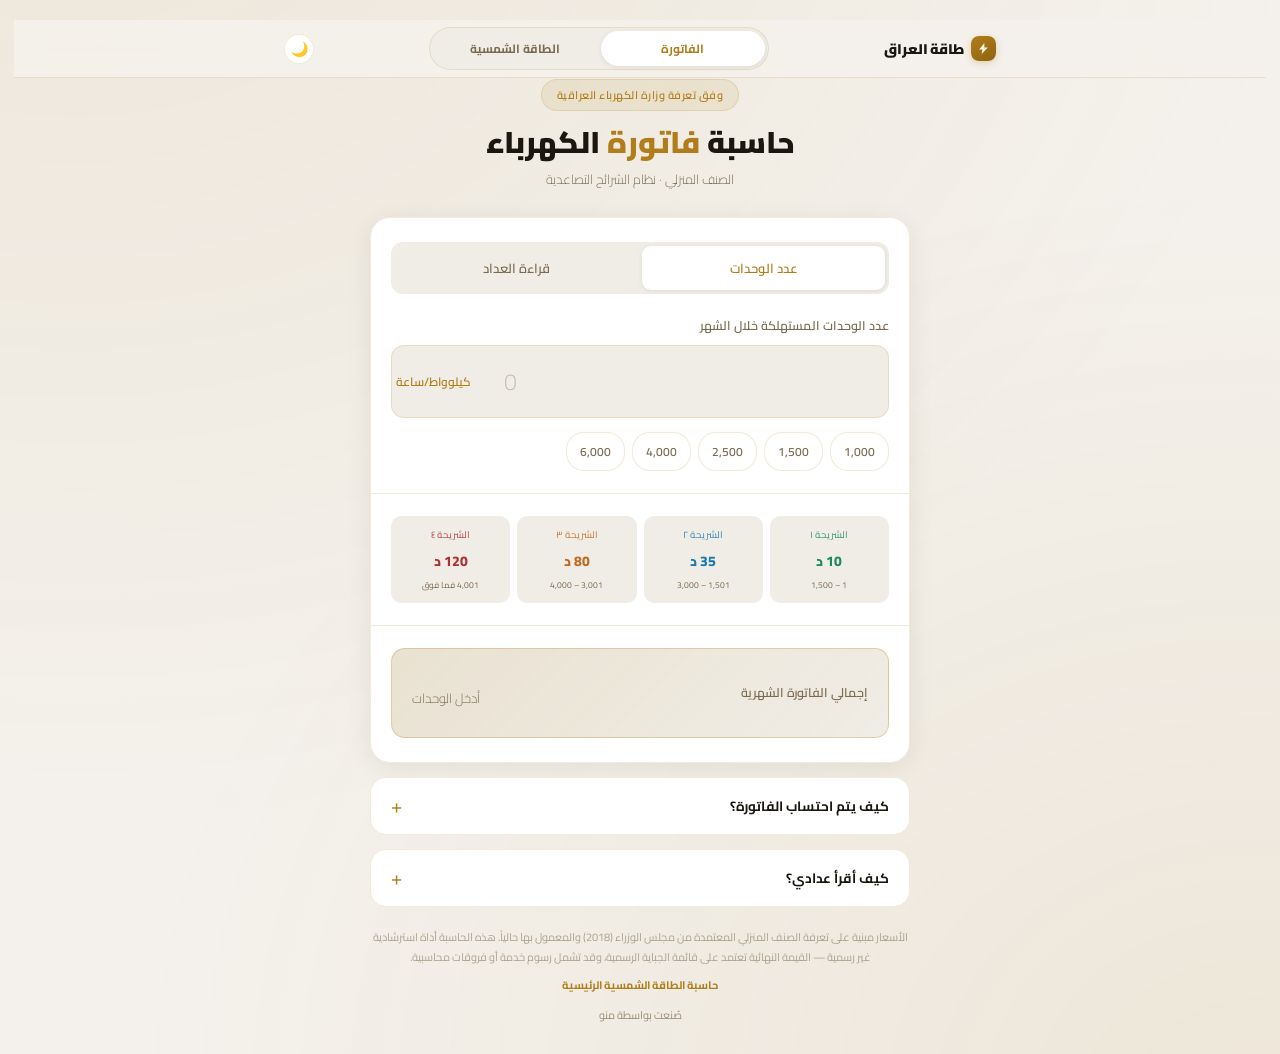
==== bill.html @ 14f31d06 "Restructure into a three-page site with an Arabic-only solar tool Routing - / is now a welcome page:" ====
<!DOCTYPE html>
<html lang="ar" dir="rtl">
<head>
<meta charset="UTF-8">
<meta name="viewport" content="width=device-width, initial-scale=1.0, viewport-fit=cover">
<meta name="theme-color" content="#F4F1EC">

<title>حاسبة فاتورة الكهرباء في العراق | احسب استهلاكك الشهري</title>
<meta name="description" content="احسب فاتورة الكهرباء الشهرية في العراق بدقة حسب نظام الشرائح المعتمد من وزارة الكهرباء. أدخل عدد الوحدات أو قراءة العداد واحصل على التكلفة فوراً مع تفصيل كل شريحة.">
<meta name="keywords" content="حاسبة الكهرباء, فاتورة الكهرباء العراق, شرائح الكهرباء, وزارة الكهرباء العراقية, حساب استهلاك الكهرباء, تعرفة الكهرباء">

<!-- ═══ ضع رابط موقعك هنا بعد الرفع ═══ -->
<link rel="canonical" href="https://iraqelec.vercel.app/bill">

<!-- Open Graph — معاينة الرابط في فيسبوك وواتساب -->
<meta property="og:type" content="website">
<meta property="og:locale" content="ar_IQ">
<meta property="og:site_name" content="حاسبة فاتورة الكهرباء">
<meta property="og:url" content="https://iraqelec.vercel.app/bill">
<meta property="og:title" content="حاسبة فاتورة الكهرباء في العراق">
<meta property="og:description" content="أدخل عدد الوحدات أو قراءة العداد، واحصل على قيمة فاتورتك فوراً مع تفصيل كل شريحة. مجاني وبدون تسجيل.">
<meta property="og:image" content="https://iraqelec.vercel.app/og-image.png">
<meta property="og:image:width" content="1200">
<meta property="og:image:height" content="630">
<meta property="og:image:alt" content="حاسبة فاتورة الكهرباء في العراق">

<meta name="twitter:card" content="summary_large_image">
<meta name="twitter:title" content="حاسبة فاتورة الكهرباء في العراق">
<meta name="twitter:description" content="احسب فاتورتك الشهرية فوراً حسب نظام الشرائح.">
<meta name="twitter:image" content="https://iraqelec.vercel.app/og-image.png">

<!-- أيقونة الموقع -->
<link rel="icon" href="data:image/svg+xml,<svg xmlns='http://www.w3.org/2000/svg' viewBox='0 0 100 100'><rect width='100' height='100' rx='22' fill='%23B07D1A'/><path d='M56 12 L28 56 h18 l-6 32 l30-46 H52 z' fill='%23F4F1EC'/></svg>">
<meta name="apple-mobile-web-app-capable" content="yes">
<meta name="apple-mobile-web-app-title" content="حاسبة الكهرباء">

<!-- الوضع الليلي يُطبَّق قبل الرسم لتفادي وميض الصفحة -->
<script>try{var d=localStorage.getItem('irq_dk');if(d==null?matchMedia('(prefers-color-scheme:dark)').matches:d==='1'){document.documentElement.classList.add('dk');document.querySelector('meta[name=theme-color]').content='#14110B'}}catch(e){}</script>

<!-- الشرائح الرسمية — مصدر واحد مشترك مع صفحة الطاقة الشمسية -->
<script src="/tariff.js"></script>
<script src="/site.js"></script>
<link rel="stylesheet" href="/site.css">

<!-- Vercel Web Analytics -->
<script defer src="/_vercel/insights/script.js"></script>

<link rel="preconnect" href="https://fonts.googleapis.com">
<link rel="preconnect" href="https://fonts.gstatic.com" crossorigin>
<link href="https://fonts.googleapis.com/css2?family=Cairo:wght@300;400;600;700;900&display=swap" rel="stylesheet">

<script type="application/ld+json">
{
  "@context": "https://schema.org",
  "@type": "WebApplication",
  "name": "حاسبة فاتورة الكهرباء في العراق",
  "applicationCategory": "UtilitiesApplication",
  "operatingSystem": "All",
  "inLanguage": "ar-IQ",
  "offers": { "@type": "Offer", "price": "0", "priceCurrency": "IQD" }
}
</script>

<style>
  /* الألوان تأتي من site.css — هذه أسماء محلية تشير إليها */
  :root {
    --gold: var(--brand);
    --gold-deep: var(--brand-deep);
    --gold-soft: var(--brand-soft);
    --bg: var(--page);
    --surface: var(--panel);
    --surface-2: var(--panel-2);
    --surface-3: var(--panel-3);
    --text: var(--ink);
    --text-dim: var(--ink-3);
    --line: var(--hair);
  }

  * { margin: 0; padding: 0; box-sizing: border-box; -webkit-tap-highlight-color: transparent; }

  body {
    background: var(--bg);
    color: var(--text);
    font-family: 'Cairo', system-ui, sans-serif;
    min-height: 100dvh;
    padding: 20px 14px calc(28px + env(safe-area-inset-bottom));
    position: relative;
    overflow-x: hidden;
    -webkit-text-size-adjust: 100%;
  }

  body::before {
    content: '';
    position: fixed;
    inset: -50%;
    background:
      radial-gradient(ellipse at 28% 12%, var(--brand-glow) 0%, transparent 48%),
      radial-gradient(ellipse at 74% 86%, var(--brand-glow) 0%, transparent 42%);
    pointer-events: none;
    z-index: 0;
  }

  .container { width: 100%; max-width: 540px; margin: 0 auto; position: relative; z-index: 1; }

  /* ── Header ── */
  .header { text-align: center; margin-bottom: 26px; animation: fadeDown .5s ease both; }

  .ministry-tag {
    display: inline-block; font-size: 11px; font-weight: 600; color: var(--gold);
    letter-spacing: .5px; border: 1px solid var(--line); background: var(--gold-soft);
    padding: 5px 15px; border-radius: 20px; margin-bottom: 13px;
  }
  .header h1 { font-size: clamp(23px, 6.4vw, 30px); font-weight: 900; line-height: 1.22; margin-bottom: 6px; }
  .header h1 span { color: var(--gold); }
  .header p { font-size: 13px; color: var(--text-dim); font-weight: 300; }

  /* ── Card ── */
  .card {
    background: var(--surface); border: 1px solid var(--line); border-radius: 20px;
    box-shadow: var(--shadow); overflow: hidden;
    animation: fadeUp .5s ease .08s both;
  }
  .card-body { padding: 24px 20px; }

  /* ── Mode toggle ── */
  .mode-toggle {
    display: grid; grid-template-columns: 1fr 1fr; gap: 4px;
    background: var(--surface-2); border-radius: 12px; padding: 4px; margin-bottom: 20px;
  }
  .mode-btn {
    border: none; background: transparent; font-family: inherit; font-size: 13px;
    font-weight: 600; color: var(--text-dim); padding: 10px 6px; border-radius: 9px;
    cursor: pointer; transition: all .22s;
  }
  .mode-btn.active { background: var(--surface); color: var(--gold); box-shadow: 0 1px 5px rgba(0,0,0,.08); }

  /* ── Inputs ── */
  .field { margin-bottom: 16px; }
  .field:last-of-type { margin-bottom: 0; }
  .field-label { font-size: 12.5px; font-weight: 600; color: var(--text-dim); margin-bottom: 8px; display: block; }

  .input-wrapper {
    display: flex; align-items: center; background: var(--surface-2);
    border: 1.5px solid var(--line); border-radius: 13px; transition: border-color .2s, box-shadow .2s;
  }
  .input-wrapper:focus-within { border-color: var(--gold); box-shadow: 0 0 0 3px var(--brand-soft); }
  .input-wrapper input {
    flex: 1; min-width: 0; background: transparent; border: none; outline: none; color: var(--text);
    font-family: inherit; font-size: 23px; font-weight: 700; padding: 14px 18px;
    direction: ltr; text-align: left;
  }
  .input-wrapper input::placeholder { color: var(--ink-4); opacity: .5; font-weight: 300; }
  .input-wrapper input::-webkit-outer-spin-button,
  .input-wrapper input::-webkit-inner-spin-button { -webkit-appearance: none; margin: 0; }
  .input-unit { font-size: 12px; color: var(--gold); font-weight: 600; padding: 0 15px 0 4px; white-space: nowrap; }

  .meter-fields { display: none; }
  .meter-fields.show { display: block; }
  .units-field.hide { display: none; }

  .meter-result {
    margin-top: 14px; background: var(--gold-soft); border: 1px dashed var(--line);
    border-radius: 11px; padding: 11px 14px; font-size: 13px; font-weight: 600;
    color: var(--gold-deep); text-align: center; display: none;
  }
  .meter-result.show { display: block; }
  .meter-result.error { background: var(--bad-soft); border-color: var(--bad-line); color: var(--bad); }

  /* ── Quick picks ── */
  .quick { display: flex; flex-wrap: wrap; gap: 7px; margin-top: 14px; }
  .quick-btn {
    border: 1px solid var(--line); background: var(--surface); color: var(--text-dim);
    font-family: inherit; font-size: 12px; font-weight: 600; padding: 7px 13px;
    border-radius: 18px; cursor: pointer; transition: all .18s;
  }
  .quick-btn:active, .quick-btn:hover { background: var(--gold-soft); color: var(--gold); border-color: var(--gold); }

  /* ── Progress ── */
  .progress-wrap { margin: 22px 0 18px; display: none; }
  .progress-wrap.show { display: block; }
  .progress-track {
    height: 9px; background: var(--surface-3); border-radius: 6px; overflow: hidden; display: flex;
  }
  .progress-seg { height: 100%; transition: width .45s cubic-bezier(.4,0,.2,1); }
  .progress-note {
    margin-top: 10px; font-size: 12px; font-weight: 600; text-align: center;
    padding: 9px 12px; border-radius: 10px; background: var(--surface-2); color: var(--text-dim);
  }
  .progress-note.warn { background: var(--warn-soft); color: var(--warn); }

  .divider { height: 1px; background: var(--line); margin: 22px -20px; }

  /* ── Tier strip ── */
  .tier-strip { display: grid; grid-template-columns: repeat(4, 1fr); gap: 7px; }
  .tier-item {
    background: var(--surface-2); border-radius: 10px; padding: 9px 5px; text-align: center;
    border: 1.5px solid transparent; transition: all .28s;
  }
  .tier-item.active { border-color: currentColor; background: var(--surface); box-shadow: var(--shadow-sm); }
  .tier-item.t1 { color: var(--t1); } .tier-item.t2 { color: var(--t2); }
  .tier-item.t3 { color: var(--t3); } .tier-item.t4 { color: var(--t4); }
  .tier-item .tl { font-size: 9.5px; font-weight: 600; opacity: .75; margin-bottom: 2px; display: block; }
  .tier-item .tp { font-size: 14px; font-weight: 800; }
  .tier-item .tr { font-size: 8.5px; margin-top: 2px; display: block; color: var(--text-dim); }

  /* ── Breakdown ── */
  .breakdown { display: none; flex-direction: column; gap: 7px; }
  .breakdown.show { display: flex; }
  .section-title {
    font-size: 11px; font-weight: 700; color: var(--text-dim); letter-spacing: .8px; margin-bottom: 4px;
  }
  .br-row {
    display: flex; align-items: center; gap: 10px; background: var(--surface-2);
    border-radius: 10px; padding: 10px 13px; opacity: 0; transform: translateX(8px);
    animation: slideIn .28s ease forwards;
  }
  .br-row .dot { width: 8px; height: 8px; border-radius: 50%; flex-shrink: 0; }
  .br-row .desc { flex: 1; font-size: 11.5px; color: var(--text-dim); }
  .br-row .desc strong { color: var(--text); font-weight: 700; }
  .br-row .amt { font-size: 12.5px; font-weight: 700; direction: ltr; white-space: nowrap; }

  /* ── Result ── */
  .result-box {
    background: linear-gradient(135deg, var(--brand-soft) 0%, transparent 100%), var(--panel-2);
    border: 1px solid var(--brand-ring); border-radius: 14px; padding: 18px 20px;
    display: flex; align-items: center; justify-content: space-between; gap: 12px;
    flex-wrap: wrap; margin-top: 18px;
  }
  .result-box .rl { font-size: 12.5px; font-weight: 600; color: var(--text-dim); }
  .result-amount { font-size: clamp(22px, 6.2vw, 28px); font-weight: 900; color: var(--gold-deep); direction: ltr; }
  .result-amount .cur { font-size: 12.5px; font-weight: 700; color: var(--gold); margin-right: 4px; }
  .result-amount.pulse { animation: pulse .38s ease; }
  .empty-hint { font-size: 13px; color: var(--text-dim); font-weight: 300; }

  .sub-stats { display: none; grid-template-columns: 1fr 1fr; gap: 8px; margin-top: 10px; }
  .sub-stats.show { display: grid; }
  .stat { background: var(--surface-2); border-radius: 11px; padding: 11px 13px; text-align: center; }
  .stat .sv { font-size: 15px; font-weight: 800; color: var(--text); direction: ltr; }
  .stat .sl { font-size: 10.5px; color: var(--text-dim); font-weight: 600; margin-top: 2px; }

  /* ── Share ── */
  .share { margin-top: 18px; display: none; }
  .share.show { display: block; }
  .share-btns { display: grid; grid-template-columns: repeat(3, 1fr); gap: 8px; }
  .share-btn {
    display: flex; align-items: center; justify-content: center; gap: 6px;
    border: 1px solid var(--line); background: var(--surface); color: var(--text-dim);
    font-family: inherit; font-size: 12px; font-weight: 700; padding: 11px 6px;
    border-radius: 11px; cursor: pointer; transition: all .18s; text-decoration: none;
  }
  .share-btn:active, .share-btn:hover { background: var(--gold-soft); color: var(--gold); border-color: var(--gold); }
  .share-btn svg { width: 15px; height: 15px; flex-shrink: 0; }

  /* ── Accordion ── */
  details.info {
    margin-top: 14px; background: var(--surface); border: 1px solid var(--line);
    border-radius: 16px; overflow: hidden; animation: fadeUp .5s ease .16s both;
  }
  details.info summary {
    padding: 15px 20px; font-size: 13.5px; font-weight: 700; cursor: pointer;
    list-style: none; display: flex; align-items: center; justify-content: space-between;
  }
  details.info summary::-webkit-details-marker { display: none; }
  details.info summary::after { content: '+'; color: var(--gold); font-size: 20px; font-weight: 400; line-height: 1; }
  details.info[open] summary::after { content: '−'; }
  .info-body { padding: 0 20px 18px; font-size: 12.5px; line-height: 1.85; color: var(--text-dim); }
  .info-body strong { color: var(--text); }

  table.tariff { width: 100%; border-collapse: collapse; font-size: 12px; margin-top: 4px; }
  table.tariff th, table.tariff td { padding: 9px 8px; text-align: right; border-bottom: 1px solid var(--line); }
  table.tariff th { color: var(--gold); font-weight: 700; font-size: 11px; }
  table.tariff td { color: var(--text); }
  table.tariff td:last-child { font-weight: 700; direction: ltr; text-align: left; }
  table.tariff tr:last-child td { border-bottom: none; }

  .example { background: var(--surface-2); border-radius: 10px; padding: 12px 14px; margin-top: 10px; font-size: 12px; line-height: 1.9; }
  .example b { color: var(--gold-deep); }

  /* ── Footer ── */
  .footer { text-align: center; margin-top: 20px; font-size: 11px; line-height: 1.9; color: var(--ink-4); animation: fadeUp .5s ease .24s both; }
  .footer a { color: var(--gold); text-decoration: none; font-weight: 700; }
  .footer .disclaimer { display: block; margin-bottom: 7px; opacity: .8; }

  /* ── Toast ── */
  .toast {
    position: fixed; bottom: 24px; left: 50%; transform: translateX(-50%) translateY(80px);
    background: var(--text); color: var(--bg); font-size: 13px; font-weight: 600;
    padding: 11px 22px; border-radius: 30px; z-index: 99; opacity: 0;
    transition: all .3s cubic-bezier(.4,0,.2,1); pointer-events: none;
  }
  .toast.show { transform: translateX(-50%) translateY(0); opacity: 1; }

  @keyframes fadeDown { from { opacity:0; transform: translateY(-14px);} to {opacity:1; transform:none;} }
  @keyframes fadeUp { from { opacity:0; transform: translateY(14px);} to {opacity:1; transform:none;} }
  @keyframes slideIn { to { opacity:1; transform:none; } }
  @keyframes pulse { 0%{transform:scale(1)} 50%{transform:scale(1.05)} 100%{transform:scale(1)} }

  @media (prefers-reduced-motion: reduce) { * { animation: none !important; transition: none !important; } }
</style>
</head>
<body>

<nav class="site-nav">
  <div class="nav-inner">
    <a class="brand" href="/">
      <span class="brand-mark"><svg viewBox="0 0 24 24" aria-hidden="true"><path d="M13.5 2 4 14h6l-1.5 8L20 10h-6.5z"/></svg></span>
      <span class="brand-name">طاقة العراق</span>
    </a>
    <div class="nav-tabs">
      <a class="nav-tab" href="/bill">الفاتورة</a>
      <a class="nav-tab" href="/solar">الطاقة الشمسية</a>
    </div>
    <div class="nav-tools">
      <button class="nav-btn icon" data-dk-toggle onclick="toggleDk()" aria-label="التبديل إلى الوضع الليلي">🌙</button>
    </div>
  </div>
</nav>

<div class="container">

  <header class="header">
    <span class="ministry-tag">وفق تعرفة وزارة الكهرباء العراقية</span>
    <h1>حاسبة <span>فاتورة</span> الكهرباء</h1>
    <p>الصنف المنزلي · نظام الشرائح التصاعدية</p>
  </header>

  <main class="card">
    <div class="card-body">

      <div class="mode-toggle" role="tablist">
        <button class="mode-btn active" id="modeUnits" onclick="setMode('units')">عدد الوحدات</button>
        <button class="mode-btn" id="modeMeter" onclick="setMode('meter')">قراءة العداد</button>
      </div>

      <!-- Units mode -->
      <div class="field units-field" id="unitsField">
        <label class="field-label" for="units">عدد الوحدات المستهلكة خلال الشهر</label>
        <div class="input-wrapper">
          <input type="text" id="units" inputmode="numeric" placeholder="0" oninput="onUnitsInput()">
          <span class="input-unit">كيلوواط/ساعة</span>
        </div>
        <div class="quick">
          <button class="quick-btn" onclick="setUnits(1000)">1,000</button>
          <button class="quick-btn" onclick="setUnits(1500)">1,500</button>
          <button class="quick-btn" onclick="setUnits(2500)">2,500</button>
          <button class="quick-btn" onclick="setUnits(4000)">4,000</button>
          <button class="quick-btn" onclick="setUnits(6000)">6,000</button>
        </div>
      </div>

      <!-- Meter mode -->
      <div class="meter-fields" id="meterFields">
        <div class="field">
          <label class="field-label" for="prev">القراءة السابقة للعداد</label>
          <div class="input-wrapper">
            <input type="text" id="prev" inputmode="numeric" placeholder="0" oninput="onMeterInput()">
            <span class="input-unit">وحدة</span>
          </div>
        </div>
        <div class="field">
          <label class="field-label" for="curr">القراءة الحالية للعداد</label>
          <div class="input-wrapper">
            <input type="text" id="curr" inputmode="numeric" placeholder="0" oninput="onMeterInput()">
            <span class="input-unit">وحدة</span>
          </div>
        </div>
        <div class="meter-result" id="meterResult"></div>
      </div>

      <!-- Tier progress -->
      <div class="progress-wrap" id="progressWrap">
        <div class="progress-track" id="progressTrack"></div>
        <div class="progress-note" id="progressNote"></div>
      </div>

      <div class="divider"></div>

      <!-- الشرائح تُبنى من tariff.js -->
      <div class="tier-strip" id="tierStrip"></div>

      <div class="divider"></div>

      <div class="breakdown" id="breakdown"></div>

      <div class="result-box">
        <span class="rl">إجمالي الفاتورة الشهرية</span>
        <span class="result-amount" id="result"><span class="empty-hint">أدخل الوحدات</span></span>
      </div>

      <div class="sub-stats" id="subStats">
        <div class="stat"><div class="sv" id="statAvg">—</div><div class="sl">معدل سعر الوحدة</div></div>
        <div class="stat"><div class="sv" id="statDay">—</div><div class="sl">التكلفة اليومية تقريباً</div></div>
      </div>

      <div class="share" id="share">
        <div class="section-title">شارك النتيجة</div>
        <div class="share-btns">
          <button class="share-btn" onclick="shareWhatsApp()">
            <svg viewBox="0 0 24 24" fill="currentColor"><path d="M17.5 14.4c-.3-.2-1.7-.9-2-1s-.5-.1-.7.1-.7 1-.9 1.2-.4.2-.7 0a8.1 8.1 0 0 1-2.4-1.5 9 9 0 0 1-1.7-2.1c-.2-.3 0-.5.1-.6l.5-.6.3-.5v-.5l-.9-2.2c-.3-.6-.5-.5-.7-.5h-.6a1.2 1.2 0 0 0-.8.4A3.4 3.4 0 0 0 5.9 9c0 1.5 1.1 3 1.2 3.2s2.1 3.3 5.2 4.6a17 17 0 0 0 1.7.6 4.1 4.1 0 0 0 1.9.1 3.1 3.1 0 0 0 2-1.4 2.5 2.5 0 0 0 .2-1.4c-.1-.1-.3-.2-.6-.3zM12 2a10 10 0 0 0-8.6 15L2 22l5.2-1.4A10 10 0 1 0 12 2zm0 18.3a8.3 8.3 0 0 1-4.2-1.2l-.3-.2-3.1.8.8-3-.2-.3A8.3 8.3 0 1 1 12 20.3z"/></svg>
            واتساب
          </button>
          <button class="share-btn" onclick="shareTelegram()">
            <svg viewBox="0 0 24 24" fill="currentColor"><path d="M12 2a10 10 0 1 0 0 20 10 10 0 0 0 0-20zm4.6 6.9-1.5 7.3c-.1.5-.4.6-.9.4l-2.4-1.8-1.2 1.1c-.1.1-.2.3-.5.3l.2-2.5 4.5-4.1c.2-.2 0-.3-.3-.1l-5.5 3.5-2.4-.8c-.5-.2-.5-.5.1-.8l9.4-3.6c.4-.1.8.1.5 1.1z"/></svg>
            تيليگرام
          </button>
          <button class="share-btn" onclick="copyResult()">
            <svg viewBox="0 0 24 24" fill="none" stroke="currentColor" stroke-width="2"><rect x="9" y="9" width="12" height="12" rx="2"/><path d="M5 15H4a2 2 0 0 1-2-2V4a2 2 0 0 1 2-2h9a2 2 0 0 1 2 2v1"/></svg>
            نسخ
          </button>
        </div>
      </div>

    </div>
  </main>

  <a class="handoff" id="toSolar" href="/solar" style="display:none">
    <div class="handoff-top">
      <span class="handoff-ico">☀️</span>
      <span class="handoff-title">وهل تستحق الطاقة الشمسية؟</span>
    </div>
    <div class="handoff-body" id="toSolarBody"></div>
    <span class="handoff-go">افتح حاسبة الطاقة الشمسية <span class="arw">←</span></span>
  </a>

  <details class="info">
    <summary>كيف يتم احتساب الفاتورة؟</summary>
    <div class="info-body">
      الاحتساب <strong>تصاعدي تراكمي</strong> وليس بسعر واحد. كل شريحة تُحسب بسعرها الخاص،
      ولا يُطبّق سعر الشريحة الأعلى على كامل الاستهلاك.
      <table class="tariff" id="tariffTable"></table>
      <div class="example" id="tariffExample"></div>
    </div>
  </details>

  <details class="info">
    <summary>كيف أقرأ عدادي؟</summary>
    <div class="info-body">
      سجّل رقم العداد في بداية الشهر ثم في نهايته، والفرق بينهما هو استهلاكك بالوحدات.
      يمكنك استخدام وضع <strong>«قراءة العداد»</strong> أعلاه وإدخال الرقمين مباشرة.
      <br><br>
      الوحدة الواحدة = <strong>كيلوواط/ساعة واحد</strong>، أي تشغيل جهاز بقدرة 1000 واط لمدة ساعة كاملة.
    </div>
  </details>

  <footer class="footer">
    <span class="disclaimer">
      الأسعار مبنية على تعرفة الصنف المنزلي المعتمدة من مجلس الوزراء (2018) والمعمول بها حالياً.
      هذه الحاسبة أداة استرشادية غير رسمية — القيمة النهائية تعتمد على قائمة الجباية الرسمية،
      وقد تشمل رسوم خدمة أو فروقات محاسبية.
    </span>
    <span class="foot-links">
      <a href="/solar">حاسبة الطاقة الشمسية</a>
      <a href="/">الرئيسية</a>
    </span>
    <span style="display:block;margin-top:9px">صُنعت بواسطة منو</span>
  </footer>

</div>

<div class="toast" id="toast"></div>

<script>
/* الشرائح والحساب يأتيان من tariff.js — لا نسخة ثانية للأسعار هنا */
const T = window.Tariff;
const TIERS = T.TIERS;
const fmt = T.fmt;

let mode = 'units';
let lastUnits = 0, lastTotal = 0;

const $ = id => document.getElementById(id);

/* بناء الشرائح والجدول والمثال من الملف المشترك */
$('tierStrip').innerHTML   = T.tierStripHTML();
$('tariffTable').innerHTML = T.tariffTableHTML();
$('tariffExample').innerHTML = T.exampleHTML(3500);

function setMode(m) {
  mode = m;
  $('modeUnits').classList.toggle('active', m === 'units');
  $('modeMeter').classList.toggle('active', m === 'meter');
  $('unitsField').classList.toggle('hide', m !== 'units');
  $('meterFields').classList.toggle('show', m === 'meter');
  m === 'units' ? onUnitsInput() : onMeterInput();
}

function cleanNum(el) {
  const digits = el.value.replace(/[^\d]/g, '');
  const n = digits === '' ? null : parseInt(digits, 10);
  el.value = n === null ? '' : n.toLocaleString('en-US');
  return n;
}

function onUnitsInput() { calculate(cleanNum($('units'))); }

function setUnits(v) {
  setMode('units');
  $('units').value = v.toLocaleString('en-US');
  calculate(v);
}

function onMeterInput() {
  const p = cleanNum($('prev'));
  const c = cleanNum($('curr'));
  const box = $('meterResult');

  if (p === null || c === null) { box.classList.remove('show'); return calculate(null); }

  if (c < p) {
    box.className = 'meter-result show error';
    box.textContent = 'القراءة الحالية يجب أن تكون أكبر من السابقة';
    return calculate(null);
  }
  const diff = c - p;
  box.className = 'meter-result show';
  box.textContent = 'الاستهلاك = ' + fmt(diff) + ' وحدة';
  calculate(diff);
}

function calculate(units) {
  const bd = $('breakdown'), res = $('result'), pw = $('progressWrap');
  TIERS.forEach(t => $(t.id).classList.remove('active'));

  if (!units || units <= 0) {
    bd.classList.remove('show');
    pw.classList.remove('show');
    $('subStats').classList.remove('show');
    $('share').classList.remove('show');
    $('toSolar').style.display = 'none';
    res.innerHTML = '<span class="empty-hint">أدخل الوحدات</span>';
    lastUnits = 0; lastTotal = 0;
    return;
  }

  const { total, rows } = T.bill(units);
  rows.forEach(r => $(r.id).classList.add('active'));

  lastUnits = units; lastTotal = total;

  // Breakdown
  bd.innerHTML = '<div class="section-title">تفصيل الحساب</div>';
  bd.classList.add('show');
  rows.forEach((r, i) => {
    const div = document.createElement('div');
    div.className = 'br-row';
    div.style.animationDelay = (i * 70) + 'ms';
    div.innerHTML =
      '<span class="dot" style="background:var(--' + r.id + ')"></span>' +
      '<span class="desc"><strong>' + fmt(r.used) + ' وحدة</strong> × ' + r.rate +
      ' دينار <span style="opacity:.55">(' + r.name + ')</span></span>' +
      '<span class="amt" style="color:var(--' + r.id + ')">' + fmt(r.cost) + '</span>';
    bd.appendChild(div);
  });

  // Result
  res.classList.remove('pulse'); void res.offsetWidth;
  res.innerHTML = '<span class="cur">د.ع</span>' + fmt(total);
  res.classList.add('pulse');

  // Sub stats
  $('statAvg').textContent = fmt(T.averageRate(units)) + ' د';
  $('statDay').textContent = fmt(total / 30) + ' د';
  $('subStats').classList.add('show');
  $('share').classList.add('show');

  renderProgress(rows, units);
  renderHandoff(units, total);
}

function renderProgress(rows, units) {
  const track = $('progressTrack'), note = $('progressNote'), wrap = $('progressWrap');
  const topBound = T.bounds()[T.bounds().length - 1];
  const scaleMax = Math.max(units, topBound);
  track.innerHTML = '';
  rows.forEach(r => {
    const seg = document.createElement('div');
    seg.className = 'progress-seg';
    seg.style.background = 'var(--' + r.id + ')';
    seg.style.width = (r.used / scaleMax * 100) + '%';
    track.appendChild(seg);
  });
  if (units < scaleMax) {
    const rest = document.createElement('div');
    rest.className = 'progress-seg';
    rest.style.background = 'transparent';
    rest.style.width = ((scaleMax - units) / scaleMax * 100) + '%';
    track.appendChild(rest);
  }

  const next = T.nextBoundary(units);
  if (next) {
    note.className = 'progress-note' + (next.gap <= 200 ? ' warn' : '');
    note.textContent = next.gap <= 200
      ? 'تنبيه: تبقّى ' + fmt(next.gap) + ' وحدة فقط قبل الانتقال إلى سعر ' + next.nextRate + ' دينار للوحدة'
      : 'أمامك ' + fmt(next.gap) + ' وحدة قبل الانتقال إلى سعر ' + next.nextRate + ' دينار للوحدة';
  } else {
    note.className = 'progress-note warn';
    note.textContent = 'استهلاكك ضمن أعلى شريحة (' + TIERS[TIERS.length - 1].rate + ' دينار للوحدة)';
  }
  wrap.classList.add('show');
}

/* ── الجسر إلى حاسبة الطاقة الشمسية ── */
function renderHandoff(units, total) {
  const a = $('toSolar');
  a.href = Site.toSolar(units);
  $('toSolarBody').innerHTML =
    'باستهلاك <b>' + fmt(units) + ' وحدة</b> شهرياً تدفع <b>' + fmt(total) +
    ' دينار</b> للدولة وحدها — قبل المولّدة. شوف حجم المنظومة الشمسية التي تغطّي هذا الاستهلاك، ' +
    'وكم تُوفّر منه فعلياً في سنة.';
  a.style.display = 'block';
}

/* ── Sharing ── */
function shareText() {
  return 'استهلاك ' + fmt(lastUnits) + ' وحدة = ' + fmt(lastTotal) +
         ' دينار\nاحسب فاتورتك: ' + location.href;
}
function shareWhatsApp() {
  window.open('https://wa.me/?text=' + encodeURIComponent(shareText()), '_blank');
}
function shareTelegram() {
  window.open('https://t.me/share/url?url=' + encodeURIComponent(location.href) +
              '&text=' + encodeURIComponent('استهلاك ' + fmt(lastUnits) + ' وحدة = ' + fmt(lastTotal) + ' دينار'), '_blank');
}
function copyResult() {
  navigator.clipboard.writeText(shareText())
    .then(() => toast('تم نسخ النتيجة'))
    .catch(() => toast('تعذّر النسخ'));
}
let toastTimer;
function toast(msg) {
  const t = $('toast');
  t.textContent = msg;
  t.classList.add('show');
  clearTimeout(toastTimer);
  toastTimer = setTimeout(() => t.classList.remove('show'), 2000);
}

/* ── Deep link: ?u=2500 ── */
(function () {
  const u = parseInt(new URLSearchParams(location.search).get('u'), 10);
  if (u > 0) setUnits(u);
})();
</script>

</body>
</html>
---- site.css ----
/* ═══════════════════════════════════════════════════════════
   site.css — اللغة البصرية المشتركة بين أداتَي الموقع
   تُستعمل في صفحة الفاتورة (/) وصفحة الطاقة الشمسية (/solar).
   كل صفحة تُسمّي متغيّراتها الخاصة اعتماداً على هذه الرموز.
   ═══════════════════════════════════════════════════════════ */

/* ── الرموز اللونية ── */
:root {
  color-scheme: light;

  --brand:        #B07D1A;
  --brand-deep:   #8F6410;
  --brand-soft:   rgba(176,125,26,.10);
  --brand-line:   rgba(176,125,26,.16);
  --brand-ring:   rgba(176,125,26,.28);
  --brand-glow:   rgba(176,125,26,.09);

  --page:    #F4F1EC;
  --panel:   #FFFFFF;
  --panel-2: #F0EDE6;
  --panel-3: #E8E4DC;

  --ink:   #1A1610;
  --ink-2: #4A4034;
  --ink-3: #7A6A50;
  --ink-4: #9C8F79;

  --hair:   rgba(176,125,26,.16);
  --hair-2: rgba(122,106,80,.22);

  --info:      #1A7AAE;
  --info-soft: rgba(26,122,174,.10);
  --info-line: rgba(26,122,174,.28);
  --good:      #1E8A5A;
  --good-soft: rgba(30,138,90,.10);
  --good-line: rgba(30,138,90,.28);
  --warn:      #C06820;
  --warn-soft: rgba(192,104,32,.10);
  --warn-line: rgba(192,104,32,.28);
  --bad:       #B03030;
  --bad-soft:  rgba(176,48,48,.08);
  --bad-line:  rgba(176,48,48,.28);

  /* ألوان الشرائح — قيم احتياطية فقط.
     المصدر الفعلي هو tariff.js ويعيد ضبطها عند التحميل. */
  --t1: #1E8A5A;
  --t2: #1A7AAE;
  --t3: #C06820;
  --t4: #B03030;

  /* لون النص فوق الخلفيات الملوّنة الصريحة */
  --on-solid: #FFF8E8;

  --shadow:   0 4px 26px rgba(0,0,0,.07);
  --shadow-2: 0 2px 8px rgba(0,0,0,.09), 0 8px 24px rgba(0,0,0,.07);
  --shadow-sm: 0 1px 4px rgba(0,0,0,.07), 0 4px 14px rgba(0,0,0,.05);

  --nav-h: 52px;
}

/* ── الوضع الليلي — دافئ ليبقى ضمن هوية الموقع الذهبية ── */
html.dk {
  color-scheme: dark;

  --brand:      #E0AE45;
  --brand-deep: #F0C464;
  --brand-soft: rgba(224,174,69,.14);
  --brand-line: rgba(224,174,69,.20);
  --brand-ring: rgba(224,174,69,.38);
  --brand-glow: rgba(224,174,69,.07);

  --page:    #14110B;
  --panel:   #1E1A12;
  --panel-2: #262017;
  --panel-3: #322A1D;

  --ink:   #F5F0E6;
  --ink-2: #D8CFBD;
  --ink-3: #A89C86;
  --ink-4: #847A67;

  --hair:   rgba(224,174,69,.18);
  --hair-2: rgba(168,156,134,.22);

  --info:      #5AAEE0;
  --info-soft: rgba(90,174,224,.14);
  --info-line: rgba(90,174,224,.30);
  --good:      #43C48D;
  --good-soft: rgba(67,196,141,.14);
  --good-line: rgba(67,196,141,.30);
  --warn:      #E8974A;
  --warn-soft: rgba(232,151,74,.14);
  --warn-line: rgba(232,151,74,.30);
  --bad:       #E85F5F;
  --bad-soft:  rgba(232,95,95,.14);
  --bad-line:  rgba(232,95,95,.30);

  --t1: #43C48D;
  --t2: #5AAEE0;
  --t3: #E8974A;
  --t4: #E85F5F;

  --on-solid: #17120A;

  --shadow:    0 4px 26px rgba(0,0,0,.45);
  --shadow-2:  0 2px 8px rgba(0,0,0,.5), 0 8px 24px rgba(0,0,0,.4);
  --shadow-sm: 0 1px 4px rgba(0,0,0,.4), 0 4px 14px rgba(0,0,0,.3);
}

/* ══ شريط التنقّل المشترك ══ */
.site-nav {
  position: sticky; top: 0; z-index: 9000;
  background: color-mix(in srgb, var(--page) 88%, transparent);
  -webkit-backdrop-filter: saturate(1.6) blur(12px);
  backdrop-filter: saturate(1.6) blur(12px);
  border-bottom: 1px solid var(--hair);
}
@supports not (background: color-mix(in srgb, red 50%, blue)) {
  .site-nav { background: var(--page); }
}

.nav-inner {
  max-width: 740px; margin: 0 auto;
  min-height: var(--nav-h);
  display: flex; align-items: center; gap: 10px;
  padding: 7px 14px;
}

.brand {
  display: flex; align-items: center; gap: 7px;
  text-decoration: none; color: var(--ink);
  font-weight: 900; font-size: 14px; white-space: nowrap;
  flex-shrink: 0;
}
.brand-mark {
  width: 25px; height: 25px; border-radius: 8px; flex-shrink: 0;
  background: linear-gradient(150deg, var(--brand), var(--brand-deep));
  display: grid; place-items: center;
  box-shadow: 0 2px 7px var(--brand-ring);
}
.brand-mark svg { width: 13px; height: 13px; fill: var(--on-solid); display: block; }
.brand-name { letter-spacing: -.1px; }
@media (max-width: 520px) { .brand-name { display: none; } }

.nav-tabs {
  display: flex; gap: 3px; flex: 1; min-width: 0;
  background: var(--panel-2); border: 1px solid var(--hair);
  border-radius: 50px; padding: 3px;
  max-width: 340px; margin: 0 auto;
}
.nav-tab {
  flex: 1; text-align: center; text-decoration: none;
  font-family: inherit; font-size: 12px; font-weight: 700;
  color: var(--ink-3); padding: 6px 8px; border-radius: 50px;
  white-space: nowrap; overflow: hidden; text-overflow: ellipsis;
  transition: background .2s, color .2s;
}
.nav-tab:hover { color: var(--brand); }
.nav-tab[aria-current="page"] {
  background: var(--panel); color: var(--brand);
  box-shadow: 0 1px 5px rgba(0,0,0,.08);
}

.nav-tools { display: flex; align-items: center; gap: 6px; flex-shrink: 0; }

.nav-btn {
  font-family: inherit; font-size: 12px; font-weight: 700;
  color: var(--ink-3); background: var(--panel);
  border: 1px solid var(--hair); border-radius: 50px;
  cursor: pointer; padding: 6px 10px; line-height: 1;
  transition: background .2s, color .2s, border-color .2s;
}
.nav-btn:hover { background: var(--brand-soft); color: var(--brand); border-color: var(--brand-line); }
.nav-btn.icon { width: 30px; height: 30px; padding: 0; display: grid; place-items: center; font-size: 14px; }

.nav-seg { display: flex; gap: 2px; background: var(--panel); border: 1px solid var(--hair); border-radius: 50px; padding: 3px; }
.nav-seg button {
  font-family: inherit; font-size: 11px; font-weight: 700;
  border: none; background: transparent; color: var(--ink-3);
  padding: 4px 9px; border-radius: 50px; cursor: pointer; line-height: 1.3;
  transition: background .2s, color .2s;
}
.nav-seg button.on { background: var(--brand); color: var(--on-solid); }

/* ══ بطاقة العبور بين الأداتين ══ */
.handoff {
  display: block; text-decoration: none;
  background: linear-gradient(135deg, var(--brand-soft), transparent 70%), var(--panel);
  border: 1px solid var(--brand-line); border-radius: 16px;
  padding: 15px 17px; margin-top: 14px;
  transition: border-color .2s, transform .15s, box-shadow .2s;
}
.handoff:hover { border-color: var(--brand-ring); box-shadow: var(--shadow-sm); }
.handoff:active { transform: scale(.995); }
.handoff-top { display: flex; align-items: center; gap: 9px; margin-bottom: 6px; }
.handoff-ico {
  width: 30px; height: 30px; border-radius: 9px; flex-shrink: 0;
  background: var(--brand-soft); border: 1px solid var(--brand-line);
  display: grid; place-items: center; font-size: 15px;
}
.handoff-title { font-size: 13.5px; font-weight: 800; color: var(--ink); }
.handoff-body { font-size: 12px; line-height: 1.75; color: var(--ink-3); }
.handoff-body b { color: var(--brand-deep); font-weight: 800; }
.handoff-go {
  display: inline-flex; align-items: center; gap: 5px; margin-top: 9px;
  font-size: 12px; font-weight: 800; color: var(--brand);
}
.handoff-go .arw { transition: transform .2s; }
.handoff:hover .handoff-go .arw { transform: translateX(-3px); }

/* شارة «قادم من الأداة الأخرى» */
.from-tool {
  display: flex; align-items: center; gap: 8px;
  background: var(--good-soft); border: 1px solid var(--good-line);
  color: var(--good); border-radius: 12px; padding: 10px 13px;
  font-size: 12px; font-weight: 700; line-height: 1.6;
}
.from-tool a { color: inherit; text-decoration: underline; }

/* ══ تذييل مشترك ══ */
.site-foot {
  max-width: 740px; margin: 26px auto 0; padding: 0 14px;
  text-align: center; font-size: 11px; line-height: 1.9; color: var(--ink-4);
}
.site-foot .disclaimer { display: block; margin-bottom: 7px; opacity: .9; }
.site-foot a { color: var(--brand); text-decoration: none; font-weight: 700; }
.site-foot .foot-links { display: flex; gap: 14px; justify-content: center; margin-top: 8px; flex-wrap: wrap; }

@media (prefers-reduced-motion: reduce) {
  .site-nav *, .handoff, .handoff * { transition: none !important; }
}

/* ══════════════════════════════════════════════════
   الصفحة الرئيسية — واجهة الموقع والاختيار بين الأداتين
   ══════════════════════════════════════════════════ */
.home {
  max-width: 620px; margin: 0 auto;
  padding: 30px 16px calc(30px + env(safe-area-inset-bottom));
  position: relative; z-index: 1;
}

.home-hero { text-align: center; margin-bottom: 26px; }
.home-tag {
  display: inline-block; font-size: 11.5px; font-weight: 700; color: var(--brand);
  border: 1px solid var(--brand-line); background: var(--brand-soft);
  padding: 6px 16px; border-radius: 20px; margin-bottom: 15px;
}
.home-hero h1 {
  font-size: clamp(25px, 7.2vw, 36px); font-weight: 900;
  line-height: 1.25; margin-bottom: 11px; color: var(--ink);
}
.home-hero h1 span { color: var(--brand); }
.home-hero p {
  font-size: 14px; line-height: 1.85; color: var(--ink-3);
  font-weight: 300; max-width: 460px; margin: 0 auto;
}

/* ── بطاقتا الأداتين ── */
.tools { display: grid; gap: 13px; margin-bottom: 22px; }

.tool {
  display: block; text-decoration: none; color: inherit;
  background: var(--panel); border: 1px solid var(--hair);
  border-radius: 20px; padding: 20px 19px;
  box-shadow: var(--shadow); position: relative; overflow: hidden;
  transition: border-color .2s, transform .15s, box-shadow .2s;
}
.tool::before {
  content: ''; position: absolute; inset-block-start: 0;
  inset-inline: 0; height: 3px;
  background: linear-gradient(90deg, var(--accent-a), var(--accent-b));
  opacity: .9;
}
.tool:hover { border-color: var(--brand-line); box-shadow: var(--shadow-2); }
.tool:active { transform: scale(.995); }
.tool-bill  { --accent-a: var(--t1); --accent-b: var(--t3); }
.tool-solar { --accent-a: var(--brand); --accent-b: var(--info); }

.tool-head { display: flex; align-items: center; gap: 12px; margin-bottom: 10px; }
.tool-ico {
  width: 44px; height: 44px; border-radius: 13px; flex-shrink: 0;
  display: grid; place-items: center; font-size: 22px;
  background: var(--brand-soft); border: 1px solid var(--brand-line);
}
.tool-solar .tool-ico { background: var(--info-soft); border-color: var(--info-line); }
.tool-title { font-size: 16.5px; font-weight: 800; color: var(--ink); line-height: 1.3; }
.tool-kicker { font-size: 11px; font-weight: 700; color: var(--ink-4); margin-top: 2px; }

.tool-desc { font-size: 13px; line-height: 1.8; color: var(--ink-3); margin-bottom: 13px; }

.tool-points { display: flex; flex-wrap: wrap; gap: 6px; margin-bottom: 15px; }
.tool-points li {
  list-style: none; font-size: 11.5px; font-weight: 600; color: var(--ink-2);
  background: var(--panel-2); border: 1px solid var(--hair);
  border-radius: 20px; padding: 5px 11px;
}

.tool-cta {
  display: inline-flex; align-items: center; gap: 7px;
  font-size: 13.5px; font-weight: 800; color: var(--brand);
}
.tool-cta .arw { transition: transform .2s; }
.tool:hover .tool-cta .arw { transform: translateX(-4px); }

/* ── لماذا الأداتان معاً ── */
.home-link-note {
  background: var(--panel-2); border: 1px solid var(--hair);
  border-radius: 16px; padding: 16px 18px; margin-bottom: 8px;
}
.home-link-note h2 {
  font-size: 13.5px; font-weight: 800; color: var(--ink);
  margin-bottom: 7px; display: flex; align-items: center; gap: 8px;
}
.home-link-note p { font-size: 12.5px; line-height: 1.85; color: var(--ink-3); }
.home-link-note b { color: var(--brand-deep); font-weight: 800; }

@media (prefers-reduced-motion: reduce) { .tool, .tool * { transition: none !important; } }
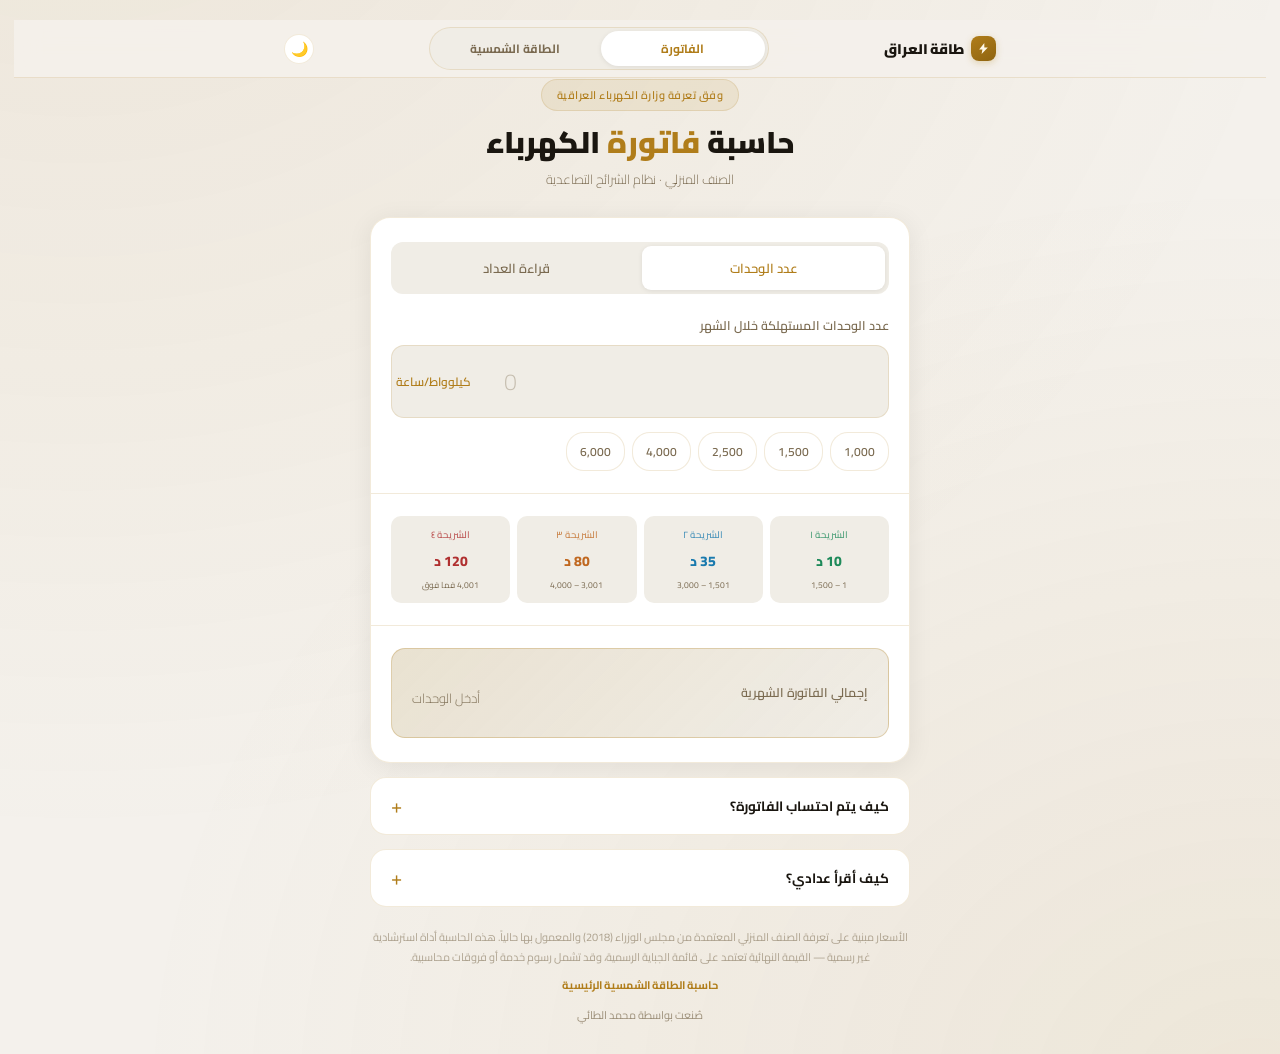
==== commit 46ef1be5: "Fix Arabic copy errors and a batch of calculator bugs Copy pass (all three pages): - dual/accusative" ====
--- a/bill.html
+++ b/bill.html
@@ -9,7 +9,7 @@
 <meta name="description" content="احسب فاتورة الكهرباء الشهرية في العراق بدقة حسب نظام الشرائح المعتمد من وزارة الكهرباء. أدخل عدد الوحدات أو قراءة العداد واحصل على التكلفة فوراً مع تفصيل كل شريحة.">
 <meta name="keywords" content="حاسبة الكهرباء, فاتورة الكهرباء العراق, شرائح الكهرباء, وزارة الكهرباء العراقية, حساب استهلاك الكهرباء, تعرفة الكهرباء">
 
-<!-- ═══ ضع رابط موقعك هنا بعد الرفع ═══ -->
+<!-- ═══ الرابط المطلق مطلوب هنا وفي وسوم og — حدّثه عند تغيير النطاق ═══ -->
 <link rel="canonical" href="https://iraqelec.vercel.app/bill">
 
 <!-- Open Graph — معاينة الرابط في فيسبوك وواتساب -->
@@ -328,12 +328,12 @@
     <div class="card-body">
 
       <div class="mode-toggle" role="tablist">
-        <button class="mode-btn active" id="modeUnits" onclick="setMode('units')">عدد الوحدات</button>
-        <button class="mode-btn" id="modeMeter" onclick="setMode('meter')">قراءة العداد</button>
+        <button class="mode-btn active" id="modeUnits" role="tab" aria-selected="true" aria-controls="unitsField" onclick="setMode('units')">عدد الوحدات</button>
+        <button class="mode-btn" id="modeMeter" role="tab" aria-selected="false" aria-controls="meterFields" onclick="setMode('meter')">قراءة العداد</button>
       </div>
 
       <!-- Units mode -->
-      <div class="field units-field" id="unitsField">
+      <div class="field units-field" id="unitsField" role="tabpanel" aria-labelledby="modeUnits">
         <label class="field-label" for="units">عدد الوحدات المستهلكة خلال الشهر</label>
         <div class="input-wrapper">
           <input type="text" id="units" inputmode="numeric" placeholder="0" oninput="onUnitsInput()">
@@ -349,7 +349,7 @@
       </div>
 
       <!-- Meter mode -->
-      <div class="meter-fields" id="meterFields">
+      <div class="meter-fields" id="meterFields" role="tabpanel" aria-labelledby="modeMeter">
         <div class="field">
           <label class="field-label" for="prev">القراءة السابقة للعداد</label>
           <div class="input-wrapper">
@@ -444,7 +444,7 @@
 
   <footer class="footer">
     <span class="disclaimer">
-      الأسعار مبنية على تعرفة الصنف المنزلي المعتمدة من مجلس الوزراء (2018) والمعمول بها حالياً.
+      الأسعار مبنية على <span id="tariffSource"></span>.
       هذه الحاسبة أداة استرشادية غير رسمية — القيمة النهائية تعتمد على قائمة الجباية الرسمية،
       وقد تشمل رسوم خدمة أو فروقات محاسبية.
     </span>
@@ -452,7 +452,7 @@
       <a href="/solar">حاسبة الطاقة الشمسية</a>
       <a href="/">الرئيسية</a>
     </span>
-    <span style="display:block;margin-top:9px">صُنعت بواسطة منو</span>
+    <span style="display:block;margin-top:9px">صُنعت بواسطة محمد الطائي</span>
   </footer>
 
 </div>
@@ -474,11 +474,14 @@
 $('tierStrip').innerHTML   = T.tierStripHTML();
 $('tariffTable').innerHTML = T.tariffTableHTML();
 $('tariffExample').innerHTML = T.exampleHTML(3500);
+$('tariffSource').textContent = T.META.source;
 
 function setMode(m) {
   mode = m;
   $('modeUnits').classList.toggle('active', m === 'units');
   $('modeMeter').classList.toggle('active', m === 'meter');
+  $('modeUnits').setAttribute('aria-selected', m === 'units' ? 'true' : 'false');
+  $('modeMeter').setAttribute('aria-selected', m === 'meter' ? 'true' : 'false');
   $('unitsField').classList.toggle('hide', m !== 'units');
   $('meterFields').classList.toggle('show', m === 'meter');
   m === 'units' ? onUnitsInput() : onMeterInput();
@@ -508,7 +511,7 @@
 
   if (c < p) {
     box.className = 'meter-result show error';
-    box.textContent = 'القراءة الحالية يجب أن تكون أكبر من السابقة';
+    box.textContent = 'القراءة الحالية يجب ألّا تكون أقل من السابقة';
     return calculate(null);
   }
   const diff = c - p;
@@ -607,23 +610,27 @@
   $('toSolarBody').innerHTML =
     'باستهلاك <b>' + fmt(units) + ' وحدة</b> شهرياً تدفع <b>' + fmt(total) +
     ' دينار</b> للدولة وحدها — قبل المولّدة. شوف حجم المنظومة الشمسية التي تغطّي هذا الاستهلاك، ' +
-    'وكم تُوفّر منه فعلياً في سنة.';
+    'وكم تُوفّر منه فعلياً في السنة.';
   a.style.display = 'block';
 }
 
 /* ── Sharing ── */
+function shareLink() {
+  return location.origin + location.pathname + (lastUnits > 0 ? '?u=' + lastUnits : '');
+}
 function shareText() {
   return 'استهلاك ' + fmt(lastUnits) + ' وحدة = ' + fmt(lastTotal) +
-         ' دينار\nاحسب فاتورتك: ' + location.href;
+         ' دينار\nاحسب فاتورتك: ' + shareLink();
 }
 function shareWhatsApp() {
-  window.open('https://wa.me/?text=' + encodeURIComponent(shareText()), '_blank');
+  window.open('https://wa.me/?text=' + encodeURIComponent(shareText()), '_blank', 'noopener');
 }
 function shareTelegram() {
-  window.open('https://t.me/share/url?url=' + encodeURIComponent(location.href) +
-              '&text=' + encodeURIComponent('استهلاك ' + fmt(lastUnits) + ' وحدة = ' + fmt(lastTotal) + ' دينار'), '_blank');
+  window.open('https://t.me/share/url?url=' + encodeURIComponent(shareLink()) +
+              '&text=' + encodeURIComponent('استهلاك ' + fmt(lastUnits) + ' وحدة = ' + fmt(lastTotal) + ' دينار'), '_blank', 'noopener');
 }
 function copyResult() {
+  if (!navigator.clipboard || !navigator.clipboard.writeText) { toast('تعذّر النسخ'); return; }
   navigator.clipboard.writeText(shareText())
     .then(() => toast('تم نسخ النتيجة'))
     .catch(() => toast('تعذّر النسخ'));
--- a/site.css
+++ b/site.css
@@ -1,6 +1,6 @@
 /* ═══════════════════════════════════════════════════════════
-   site.css — اللغة البصرية المشتركة بين أداتَي الموقع
-   تُستعمل في صفحة الفاتورة (/) وصفحة الطاقة الشمسية (/solar).
+   site.css — اللغة البصرية المشتركة بين صفحات الموقع
+   تُستعمل في الواجهة (/) وصفحة الفاتورة (/bill) وصفحة الطاقة الشمسية (/solar).
    كل صفحة تُسمّي متغيّراتها الخاصة اعتماداً على هذه الرموز.
    ═══════════════════════════════════════════════════════════ */
 
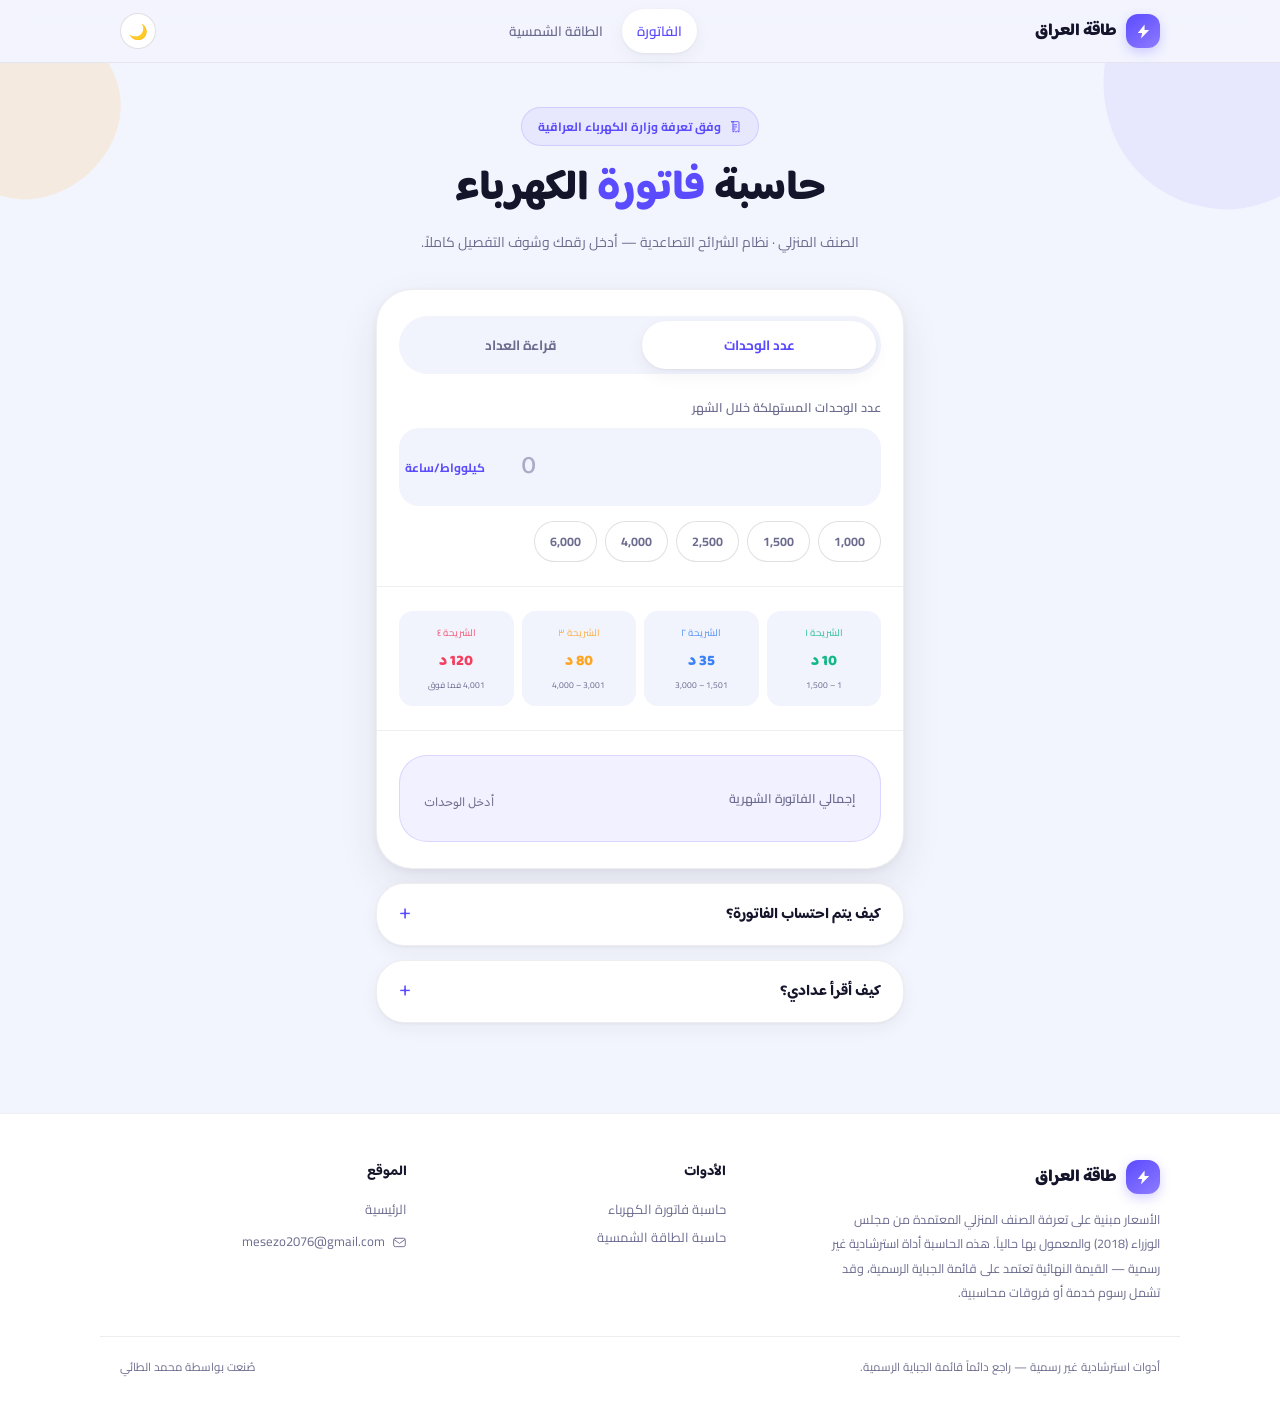
==== commit 3f6f9e3b: "Restyle the site around a pastel design-token system Visual pass over all three pages. No calculator" ====
--- a/bill.html
+++ b/bill.html
@@ -3,7 +3,7 @@
 <head>
 <meta charset="UTF-8">
 <meta name="viewport" content="width=device-width, initial-scale=1.0, viewport-fit=cover">
-<meta name="theme-color" content="#F4F1EC">
+<meta name="theme-color" content="#F3F5FE">
 
 <title>حاسبة فاتورة الكهرباء في العراق | احسب استهلاكك الشهري</title>
 <meta name="description" content="احسب فاتورة الكهرباء الشهرية في العراق بدقة حسب نظام الشرائح المعتمد من وزارة الكهرباء. أدخل عدد الوحدات أو قراءة العداد واحصل على التكلفة فوراً مع تفصيل كل شريحة.">
@@ -30,12 +30,12 @@
 <meta name="twitter:image" content="https://iraqelec.vercel.app/og-image.png">
 
 <!-- أيقونة الموقع -->
-<link rel="icon" href="data:image/svg+xml,<svg xmlns='http://www.w3.org/2000/svg' viewBox='0 0 100 100'><rect width='100' height='100' rx='22' fill='%23B07D1A'/><path d='M56 12 L28 56 h18 l-6 32 l30-46 H52 z' fill='%23F4F1EC'/></svg>">
+<link rel="icon" href="data:image/svg+xml,<svg xmlns='http://www.w3.org/2000/svg' viewBox='0 0 100 100'><rect width='100' height='100' rx='26' fill='%235B4BFF'/><path d='M56 12 L28 56 h18 l-6 32 l30-46 H52 z' fill='%23FFFFFF'/></svg>">
 <meta name="apple-mobile-web-app-capable" content="yes">
 <meta name="apple-mobile-web-app-title" content="حاسبة الكهرباء">
 
 <!-- الوضع الليلي يُطبَّق قبل الرسم لتفادي وميض الصفحة -->
-<script>try{var d=localStorage.getItem('irq_dk');if(d==null?matchMedia('(prefers-color-scheme:dark)').matches:d==='1'){document.documentElement.classList.add('dk');document.querySelector('meta[name=theme-color]').content='#14110B'}}catch(e){}</script>
+<script>try{var d=localStorage.getItem('irq_dk');if(d==null?matchMedia('(prefers-color-scheme:dark)').matches:d==='1'){document.documentElement.classList.add('dk');document.querySelector('meta[name=theme-color]').content='#0E0F1F'}}catch(e){}</script>
 
 <!-- الشرائح الرسمية — مصدر واحد مشترك مع صفحة الطاقة الشمسية -->
 <script src="/tariff.js"></script>
@@ -47,7 +47,7 @@
 
 <link rel="preconnect" href="https://fonts.googleapis.com">
 <link rel="preconnect" href="https://fonts.gstatic.com" crossorigin>
-<link href="https://fonts.googleapis.com/css2?family=Cairo:wght@300;400;600;700;900&display=swap" rel="stylesheet">
+<link href="https://fonts.googleapis.com/css2?family=Baloo+Bhaijaan+2:wght@500;600;700;800&family=Cairo:wght@300;400;500;600;700;900&display=swap" rel="stylesheet">
 
 <script type="application/ld+json">
 {
@@ -81,217 +81,200 @@
   body {
     background: var(--bg);
     color: var(--text);
-    font-family: 'Cairo', system-ui, sans-serif;
+    font-family: var(--font-body);
     min-height: 100dvh;
-    padding: 20px 14px calc(28px + env(safe-area-inset-bottom));
     position: relative;
     overflow-x: hidden;
     -webkit-text-size-adjust: 100%;
-  }
-
-  body::before {
-    content: '';
-    position: fixed;
-    inset: -50%;
-    background:
-      radial-gradient(ellipse at 28% 12%, var(--brand-glow) 0%, transparent 48%),
-      radial-gradient(ellipse at 74% 86%, var(--brand-glow) 0%, transparent 42%);
-    pointer-events: none;
-    z-index: 0;
-  }
-
-  .container { width: 100%; max-width: 540px; margin: 0 auto; position: relative; z-index: 1; }
-
-  /* ── Header ── */
-  .header { text-align: center; margin-bottom: 26px; animation: fadeDown .5s ease both; }
-
-  .ministry-tag {
-    display: inline-block; font-size: 11px; font-weight: 600; color: var(--gold);
-    letter-spacing: .5px; border: 1px solid var(--line); background: var(--gold-soft);
-    padding: 5px 15px; border-radius: 20px; margin-bottom: 13px;
-  }
-  .header h1 { font-size: clamp(23px, 6.4vw, 30px); font-weight: 900; line-height: 1.22; margin-bottom: 6px; }
-  .header h1 span { color: var(--gold); }
-  .header p { font-size: 13px; color: var(--text-dim); font-weight: 300; }
-
-  /* ── Card ── */
+    transition: background .3s, color .3s;
+  }
+
+  .container {
+    width: 100%; max-width: 560px; margin: 0 auto;
+    padding: 0 16px calc(30px + env(safe-area-inset-bottom));
+    position: relative; z-index: 1;
+  }
+
+  /* ── رأس الأداة ── */
+  .tool-hero .blobs svg { position: absolute; }
+
+  /* ── البطاقة ── */
   .card {
-    background: var(--surface); border: 1px solid var(--line); border-radius: 20px;
-    box-shadow: var(--shadow); overflow: hidden;
+    background: var(--surface); border: 1px solid var(--line); border-radius: var(--r-xl);
+    box-shadow: var(--shadow-2); overflow: hidden;
     animation: fadeUp .5s ease .08s both;
   }
-  .card-body { padding: 24px 20px; }
-
-  /* ── Mode toggle ── */
+  .card-body { padding: 26px 22px; }
+
+  /* ── مبدّل الوضع ── */
   .mode-toggle {
     display: grid; grid-template-columns: 1fr 1fr; gap: 4px;
-    background: var(--surface-2); border-radius: 12px; padding: 4px; margin-bottom: 20px;
+    background: var(--surface-2); border-radius: var(--r-pill); padding: 5px; margin-bottom: 22px;
   }
   .mode-btn {
-    border: none; background: transparent; font-family: inherit; font-size: 13px;
-    font-weight: 600; color: var(--text-dim); padding: 10px 6px; border-radius: 9px;
-    cursor: pointer; transition: all .22s;
-  }
-  .mode-btn.active { background: var(--surface); color: var(--gold); box-shadow: 0 1px 5px rgba(0,0,0,.08); }
-
-  /* ── Inputs ── */
-  .field { margin-bottom: 16px; }
+    border: none; background: transparent; font-family: var(--font-body); font-size: 13.5px;
+    font-weight: 700; color: var(--text-dim); padding: 11px 6px; border-radius: var(--r-pill);
+    cursor: pointer; transition: background .22s, color .22s, box-shadow .22s;
+  }
+  .mode-btn.active { background: var(--surface); color: var(--gold); box-shadow: var(--shadow-sm); }
+
+  /* ── الحقول ── */
+  .field { margin-bottom: 18px; }
   .field:last-of-type { margin-bottom: 0; }
-  .field-label { font-size: 12.5px; font-weight: 600; color: var(--text-dim); margin-bottom: 8px; display: block; }
+  .field-label { font-size: 12.5px; font-weight: 600; color: var(--text-dim); margin-bottom: 9px; display: block; }
 
   .input-wrapper {
     display: flex; align-items: center; background: var(--surface-2);
-    border: 1.5px solid var(--line); border-radius: 13px; transition: border-color .2s, box-shadow .2s;
-  }
-  .input-wrapper:focus-within { border-color: var(--gold); box-shadow: 0 0 0 3px var(--brand-soft); }
+    border: 2px solid transparent; border-radius: var(--r); transition: border-color .2s, box-shadow .2s;
+  }
+  .input-wrapper:focus-within { border-color: var(--gold); box-shadow: 0 0 0 4px var(--brand-soft); }
   .input-wrapper input {
     flex: 1; min-width: 0; background: transparent; border: none; outline: none; color: var(--text);
-    font-family: inherit; font-size: 23px; font-weight: 700; padding: 14px 18px;
+    font-family: var(--font-display); font-size: 26px; font-weight: 700; padding: 15px 20px;
     direction: ltr; text-align: left;
   }
-  .input-wrapper input::placeholder { color: var(--ink-4); opacity: .5; font-weight: 300; }
+  .input-wrapper input::placeholder { color: var(--ink-4); opacity: .55; font-weight: 500; }
   .input-wrapper input::-webkit-outer-spin-button,
   .input-wrapper input::-webkit-inner-spin-button { -webkit-appearance: none; margin: 0; }
-  .input-unit { font-size: 12px; color: var(--gold); font-weight: 600; padding: 0 15px 0 4px; white-space: nowrap; }
+  .input-unit { font-size: 12px; color: var(--gold); font-weight: 700; padding: 0 16px 0 4px; white-space: nowrap; }
 
   .meter-fields { display: none; }
   .meter-fields.show { display: block; }
   .units-field.hide { display: none; }
 
   .meter-result {
-    margin-top: 14px; background: var(--gold-soft); border: 1px dashed var(--line);
-    border-radius: 11px; padding: 11px 14px; font-size: 13px; font-weight: 600;
+    margin-top: 15px; background: var(--gold-soft); border: 1px dashed var(--brand-line);
+    border-radius: var(--r-sm); padding: 12px 15px; font-size: 13px; font-weight: 700;
     color: var(--gold-deep); text-align: center; display: none;
   }
   .meter-result.show { display: block; }
   .meter-result.error { background: var(--bad-soft); border-color: var(--bad-line); color: var(--bad); }
 
-  /* ── Quick picks ── */
-  .quick { display: flex; flex-wrap: wrap; gap: 7px; margin-top: 14px; }
+  /* ── أزرار سريعة ── */
+  .quick { display: flex; flex-wrap: wrap; gap: 8px; margin-top: 15px; }
   .quick-btn {
-    border: 1px solid var(--line); background: var(--surface); color: var(--text-dim);
-    font-family: inherit; font-size: 12px; font-weight: 600; padding: 7px 13px;
-    border-radius: 18px; cursor: pointer; transition: all .18s;
-  }
-  .quick-btn:active, .quick-btn:hover { background: var(--gold-soft); color: var(--gold); border-color: var(--gold); }
-
-  /* ── Progress ── */
-  .progress-wrap { margin: 22px 0 18px; display: none; }
+    border: 1px solid var(--hair-2); background: var(--surface); color: var(--text-dim);
+    font-family: var(--font-body); font-size: 12.5px; font-weight: 700; padding: 8px 15px;
+    border-radius: var(--r-pill); cursor: pointer; transition: background .18s, color .18s, border-color .18s;
+  }
+  .quick-btn:active, .quick-btn:hover { background: var(--gold-soft); color: var(--gold); border-color: var(--brand-line); }
+
+  /* ── شريط التقدّم ── */
+  .progress-wrap { margin: 24px 0 20px; display: none; }
   .progress-wrap.show { display: block; }
   .progress-track {
-    height: 9px; background: var(--surface-3); border-radius: 6px; overflow: hidden; display: flex;
+    height: 11px; background: var(--surface-3); border-radius: var(--r-pill); overflow: hidden; display: flex;
   }
   .progress-seg { height: 100%; transition: width .45s cubic-bezier(.4,0,.2,1); }
   .progress-note {
-    margin-top: 10px; font-size: 12px; font-weight: 600; text-align: center;
-    padding: 9px 12px; border-radius: 10px; background: var(--surface-2); color: var(--text-dim);
+    margin-top: 12px; font-size: 12px; font-weight: 600; text-align: center;
+    padding: 11px 14px; border-radius: var(--r-sm); background: var(--surface-2); color: var(--text-dim);
   }
   .progress-note.warn { background: var(--warn-soft); color: var(--warn); }
 
-  .divider { height: 1px; background: var(--line); margin: 22px -20px; }
-
-  /* ── Tier strip ── */
-  .tier-strip { display: grid; grid-template-columns: repeat(4, 1fr); gap: 7px; }
+  .divider { height: 1px; background: var(--line); margin: 24px -22px; }
+
+  /* ── شريط الشرائح ── */
+  .tier-strip { display: grid; grid-template-columns: repeat(4, 1fr); gap: 8px; }
   .tier-item {
-    background: var(--surface-2); border-radius: 10px; padding: 9px 5px; text-align: center;
-    border: 1.5px solid transparent; transition: all .28s;
+    background: var(--surface-2); border-radius: var(--r-sm); padding: 11px 5px; text-align: center;
+    border: 2px solid transparent; transition: border-color .28s, background .28s, box-shadow .28s;
   }
   .tier-item.active { border-color: currentColor; background: var(--surface); box-shadow: var(--shadow-sm); }
   .tier-item.t1 { color: var(--t1); } .tier-item.t2 { color: var(--t2); }
   .tier-item.t3 { color: var(--t3); } .tier-item.t4 { color: var(--t4); }
-  .tier-item .tl { font-size: 9.5px; font-weight: 600; opacity: .75; margin-bottom: 2px; display: block; }
-  .tier-item .tp { font-size: 14px; font-weight: 800; }
-  .tier-item .tr { font-size: 8.5px; margin-top: 2px; display: block; color: var(--text-dim); }
-
-  /* ── Breakdown ── */
-  .breakdown { display: none; flex-direction: column; gap: 7px; }
+  .tier-item .tl { font-size: 9.5px; font-weight: 600; opacity: .75; margin-bottom: 3px; display: block; }
+  .tier-item .tp { font-size: 15px; font-weight: 800; font-family: var(--font-display); }
+  .tier-item .tr { font-size: 8.5px; margin-top: 3px; display: block; color: var(--text-dim); }
+
+  /* ── التفصيل ── */
+  .breakdown { display: none; flex-direction: column; gap: 8px; }
   .breakdown.show { display: flex; }
   .section-title {
-    font-size: 11px; font-weight: 700; color: var(--text-dim); letter-spacing: .8px; margin-bottom: 4px;
+    font-size: 11px; font-weight: 700; color: var(--text-dim); letter-spacing: .8px; margin-bottom: 5px;
   }
   .br-row {
-    display: flex; align-items: center; gap: 10px; background: var(--surface-2);
-    border-radius: 10px; padding: 10px 13px; opacity: 0; transform: translateX(8px);
+    display: flex; align-items: center; gap: 11px; background: var(--surface-2);
+    border-radius: var(--r-sm); padding: 12px 15px; opacity: 0; transform: translateX(8px);
     animation: slideIn .28s ease forwards;
   }
-  .br-row .dot { width: 8px; height: 8px; border-radius: 50%; flex-shrink: 0; }
+  .br-row .dot { width: 9px; height: 9px; border-radius: 50%; flex-shrink: 0; }
   .br-row .desc { flex: 1; font-size: 11.5px; color: var(--text-dim); }
   .br-row .desc strong { color: var(--text); font-weight: 700; }
-  .br-row .amt { font-size: 12.5px; font-weight: 700; direction: ltr; white-space: nowrap; }
-
-  /* ── Result ── */
+  .br-row .amt { font-size: 13px; font-weight: 800; direction: ltr; white-space: nowrap; }
+
+  /* ── النتيجة ── */
   .result-box {
-    background: linear-gradient(135deg, var(--brand-soft) 0%, transparent 100%), var(--panel-2);
-    border: 1px solid var(--brand-ring); border-radius: 14px; padding: 18px 20px;
+    background: var(--brand-soft);
+    border: 1.5px solid var(--brand-line); border-radius: var(--r-lg); padding: 22px 24px;
     display: flex; align-items: center; justify-content: space-between; gap: 12px;
-    flex-wrap: wrap; margin-top: 18px;
+    flex-wrap: wrap; margin-top: 20px;
   }
   .result-box .rl { font-size: 12.5px; font-weight: 600; color: var(--text-dim); }
-  .result-amount { font-size: clamp(22px, 6.2vw, 28px); font-weight: 900; color: var(--gold-deep); direction: ltr; }
-  .result-amount .cur { font-size: 12.5px; font-weight: 700; color: var(--gold); margin-right: 4px; }
+  .result-amount {
+    font-family: var(--font-display); font-size: clamp(26px, 7vw, 34px); font-weight: 800;
+    color: var(--gold-deep); direction: ltr; line-height: 1.2;
+  }
+  .result-amount .cur { font-size: 13px; font-weight: 700; color: var(--gold); margin: 0 6px; }
   .result-amount.pulse { animation: pulse .38s ease; }
-  .empty-hint { font-size: 13px; color: var(--text-dim); font-weight: 300; }
-
-  .sub-stats { display: none; grid-template-columns: 1fr 1fr; gap: 8px; margin-top: 10px; }
+  .empty-hint { font-size: 13px; color: var(--text-dim); font-weight: 400; }
+
+  .sub-stats { display: none; grid-template-columns: 1fr 1fr; gap: 10px; margin-top: 12px; }
   .sub-stats.show { display: grid; }
-  .stat { background: var(--surface-2); border-radius: 11px; padding: 11px 13px; text-align: center; }
-  .stat .sv { font-size: 15px; font-weight: 800; color: var(--text); direction: ltr; }
-  .stat .sl { font-size: 10.5px; color: var(--text-dim); font-weight: 600; margin-top: 2px; }
-
-  /* ── Share ── */
-  .share { margin-top: 18px; display: none; }
+  .stat { background: var(--surface-2); border-radius: var(--r-sm); padding: 13px 15px; text-align: center; }
+  .stat .sv { font-size: 17px; font-weight: 800; color: var(--text); direction: ltr; font-family: var(--font-display); }
+  .stat .sl { font-size: 10.5px; color: var(--text-dim); font-weight: 600; margin-top: 3px; }
+
+  /* ── المشاركة ── */
+  .share { margin-top: 20px; display: none; }
   .share.show { display: block; }
-  .share-btns { display: grid; grid-template-columns: repeat(3, 1fr); gap: 8px; }
+  .share-btns { display: grid; grid-template-columns: repeat(3, 1fr); gap: 9px; }
   .share-btn {
-    display: flex; align-items: center; justify-content: center; gap: 6px;
-    border: 1px solid var(--line); background: var(--surface); color: var(--text-dim);
-    font-family: inherit; font-size: 12px; font-weight: 700; padding: 11px 6px;
-    border-radius: 11px; cursor: pointer; transition: all .18s; text-decoration: none;
-  }
-  .share-btn:active, .share-btn:hover { background: var(--gold-soft); color: var(--gold); border-color: var(--gold); }
+    display: flex; align-items: center; justify-content: center; gap: 7px;
+    border: 1px solid var(--hair-2); background: var(--surface); color: var(--text-dim);
+    font-family: var(--font-body); font-size: 12px; font-weight: 700; padding: 12px 6px;
+    border-radius: var(--r-pill); cursor: pointer; transition: background .18s, color .18s, border-color .18s;
+    text-decoration: none;
+  }
+  .share-btn:active, .share-btn:hover { background: var(--gold-soft); color: var(--gold); border-color: var(--brand-line); }
   .share-btn svg { width: 15px; height: 15px; flex-shrink: 0; }
 
-  /* ── Accordion ── */
+  /* ── الأكورديون ── */
   details.info {
     margin-top: 14px; background: var(--surface); border: 1px solid var(--line);
-    border-radius: 16px; overflow: hidden; animation: fadeUp .5s ease .16s both;
+    border-radius: var(--r-lg); overflow: hidden; box-shadow: var(--shadow-sm);
+    animation: fadeUp .5s ease .16s both;
   }
   details.info summary {
-    padding: 15px 20px; font-size: 13.5px; font-weight: 700; cursor: pointer;
-    list-style: none; display: flex; align-items: center; justify-content: space-between;
+    padding: 18px 22px; font-family: var(--font-display); font-size: 15px; font-weight: 700; cursor: pointer;
+    list-style: none; display: flex; align-items: center; justify-content: space-between; color: var(--text);
   }
   details.info summary::-webkit-details-marker { display: none; }
-  details.info summary::after { content: '+'; color: var(--gold); font-size: 20px; font-weight: 400; line-height: 1; }
+  details.info summary::after { content: '+'; color: var(--gold); font-size: 22px; font-weight: 400; line-height: 1; }
   details.info[open] summary::after { content: '−'; }
-  .info-body { padding: 0 20px 18px; font-size: 12.5px; line-height: 1.85; color: var(--text-dim); }
+  .info-body { padding: 0 22px 20px; font-size: 12.5px; line-height: 1.95; color: var(--text-dim); }
   .info-body strong { color: var(--text); }
 
-  table.tariff { width: 100%; border-collapse: collapse; font-size: 12px; margin-top: 4px; }
-  table.tariff th, table.tariff td { padding: 9px 8px; text-align: right; border-bottom: 1px solid var(--line); }
+  table.tariff { width: 100%; border-collapse: collapse; font-size: 12px; margin-top: 6px; }
+  table.tariff th, table.tariff td { padding: 10px 8px; text-align: right; border-bottom: 1px solid var(--line); }
   table.tariff th { color: var(--gold); font-weight: 700; font-size: 11px; }
   table.tariff td { color: var(--text); }
   table.tariff td:last-child { font-weight: 700; direction: ltr; text-align: left; }
   table.tariff tr:last-child td { border-bottom: none; }
 
-  .example { background: var(--surface-2); border-radius: 10px; padding: 12px 14px; margin-top: 10px; font-size: 12px; line-height: 1.9; }
+  .example { background: var(--surface-2); border-radius: var(--r-sm); padding: 14px 16px; margin-top: 12px; font-size: 12px; line-height: 2; }
   .example b { color: var(--gold-deep); }
-
-  /* ── Footer ── */
-  .footer { text-align: center; margin-top: 20px; font-size: 11px; line-height: 1.9; color: var(--ink-4); animation: fadeUp .5s ease .24s both; }
-  .footer a { color: var(--gold); text-decoration: none; font-weight: 700; }
-  .footer .disclaimer { display: block; margin-bottom: 7px; opacity: .8; }
 
   /* ── Toast ── */
   .toast {
     position: fixed; bottom: 24px; left: 50%; transform: translateX(-50%) translateY(80px);
-    background: var(--text); color: var(--bg); font-size: 13px; font-weight: 600;
-    padding: 11px 22px; border-radius: 30px; z-index: 99; opacity: 0;
-    transition: all .3s cubic-bezier(.4,0,.2,1); pointer-events: none;
+    background: var(--ink); color: var(--page); font-size: 13px; font-weight: 700;
+    padding: 13px 24px; border-radius: var(--r-pill); z-index: 99; opacity: 0;
+    transition: transform .3s cubic-bezier(.4,0,.2,1), opacity .3s; pointer-events: none;
   }
   .toast.show { transform: translateX(-50%) translateY(0); opacity: 1; }
 
-  @keyframes fadeDown { from { opacity:0; transform: translateY(-14px);} to {opacity:1; transform:none;} }
-  @keyframes fadeUp { from { opacity:0; transform: translateY(14px);} to {opacity:1; transform:none;} }
+  @keyframes fadeUp { from { opacity:0; transform: translateY(16px);} to {opacity:1; transform:none;} }
   @keyframes slideIn { to { opacity:1; transform:none; } }
   @keyframes pulse { 0%{transform:scale(1)} 50%{transform:scale(1.05)} 100%{transform:scale(1)} }
 
@@ -316,13 +299,21 @@
   </div>
 </nav>
 
+<section class="tool-hero">
+  <div class="blobs" aria-hidden="true">
+    <svg class="blob-a" viewBox="0 0 100 100" width="300" height="300" style="top:-130px;inset-inline-start:-100px"><path d="M50 6 C74 6 94 24 92 48 C90 72 70 94 46 92 C22 90 6 70 8 46 C10 22 26 6 50 6 Z"/></svg>
+    <svg class="blob-b" viewBox="0 0 100 100" width="220" height="220" style="top:-60px;inset-inline-end:-80px"><path d="M56 8 C80 12 96 34 90 56 C84 78 60 94 38 88 C16 82 4 58 10 36 C16 14 32 4 56 8 Z"/></svg>
+  </div>
+  <div class="wrap">
+    <div class="tool-hero-inner">
+      <span class="pill"><svg class="i" viewBox="0 0 64 64" aria-hidden="true"><g fill="none" stroke="currentColor" stroke-width="4" stroke-linecap="round" stroke-linejoin="round"><path d="M16 8h32a3 3 0 0 1 3 3v45l-7-5-7 5-7-5-7 5V11a3 3 0 0 1 3-3Z"/><path d="M24 22h16M24 32h16M24 42h10"/></g></svg> وفق تعرفة وزارة الكهرباء العراقية</span>
+      <h1>حاسبة <span>فاتورة</span> الكهرباء</h1>
+      <p>الصنف المنزلي · نظام الشرائح التصاعدية — أدخل رقمك وشوف التفصيل كاملاً.</p>
+    </div>
+  </div>
+</section>
+
 <div class="container">
-
-  <header class="header">
-    <span class="ministry-tag">وفق تعرفة وزارة الكهرباء العراقية</span>
-    <h1>حاسبة <span>فاتورة</span> الكهرباء</h1>
-    <p>الصنف المنزلي · نظام الشرائح التصاعدية</p>
-  </header>
 
   <main class="card">
     <div class="card-body">
@@ -415,7 +406,7 @@
 
   <a class="handoff" id="toSolar" href="/solar" style="display:none">
     <div class="handoff-top">
-      <span class="handoff-ico">☀️</span>
+      <span class="handoff-ico"><svg class="" viewBox="0 0 64 64" aria-hidden="true"><g fill="none" stroke="currentColor" stroke-width="4" stroke-linecap="round" stroke-linejoin="round"><circle cx="32" cy="32" r="11"/><path d="M32 6v5M32 53v5M6 32h5M53 32h5M14 14l3.5 3.5M46.5 46.5 50 50M50 14l-3.5 3.5M17.5 46.5 14 50"/></g></svg></span>
       <span class="handoff-title">وهل تستحق الطاقة الشمسية؟</span>
     </div>
     <div class="handoff-body" id="toSolarBody"></div>
@@ -442,20 +433,42 @@
     </div>
   </details>
 
-  <footer class="footer">
-    <span class="disclaimer">
-      الأسعار مبنية على <span id="tariffSource"></span>.
-      هذه الحاسبة أداة استرشادية غير رسمية — القيمة النهائية تعتمد على قائمة الجباية الرسمية،
-      وقد تشمل رسوم خدمة أو فروقات محاسبية.
-    </span>
-    <span class="foot-links">
+</div>
+
+<footer class="site-foot">
+  <div class="foot-grid">
+    <div>
+      <a class="brand" href="/">
+        <span class="brand-mark"><svg viewBox="0 0 24 24" aria-hidden="true"><path d="M13.5 2 4 14h6l-1.5 8L20 10h-6.5z"/></svg></span>
+        <span class="brand-name">طاقة العراق</span>
+      </a>
+      <p class="foot-about">
+        الأسعار مبنية على <span id="tariffSource"></span>.
+        هذه الحاسبة أداة استرشادية غير رسمية — القيمة النهائية تعتمد على قائمة الجباية الرسمية،
+        وقد تشمل رسوم خدمة أو فروقات محاسبية.
+      </p>
+    </div>
+
+    <div class="foot-col">
+      <h3>الأدوات</h3>
+      <a href="/bill">حاسبة فاتورة الكهرباء</a>
       <a href="/solar">حاسبة الطاقة الشمسية</a>
+    </div>
+
+    <div class="foot-col">
+      <h3>الموقع</h3>
       <a href="/">الرئيسية</a>
-    </span>
-    <span style="display:block;margin-top:9px">صُنعت بواسطة محمد الطائي</span>
-  </footer>
-
-</div>
+      <a class="foot-mail" href="mailto:mesezo2076@gmail.com">
+        <svg class="i" viewBox="0 0 64 64" aria-hidden="true"><g fill="none" stroke="currentColor" stroke-width="4" stroke-linecap="round" stroke-linejoin="round"><rect x="7" y="14" width="50" height="36" rx="8"/><path d="m9 20 23 16 23-16"/></g></svg>mesezo2076@gmail.com
+      </a>
+    </div>
+  </div>
+
+  <div class="foot-bottom">
+    <span class="disclaimer">أدوات استرشادية غير رسمية — راجع دائماً قائمة الجباية الرسمية.</span>
+    <span>صُنعت بواسطة محمد الطائي</span>
+  </div>
+</footer>
 
 <div class="toast" id="toast"></div>
 
--- a/site.css
+++ b/site.css
@@ -2,316 +2,483 @@
    site.css — اللغة البصرية المشتركة بين صفحات الموقع
    تُستعمل في الواجهة (/) وصفحة الفاتورة (/bill) وصفحة الطاقة الشمسية (/solar).
    كل صفحة تُسمّي متغيّراتها الخاصة اعتماداً على هذه الرموز.
+
+   الهوية: خلفية باستيل هادئة (أزرق/لافندر) + لون تمييز واحد جريء للأزرار،
+   حواف دائرية واسعة، ظلال ناعمة، وأشكال SVG عضوية خفيفة في الخلفية.
    ═══════════════════════════════════════════════════════════ */
 
-/* ── الرموز اللونية ── */
+/* ══ 1. الرموز (Design tokens) ══ */
 :root {
   color-scheme: light;
 
-  --brand:        #B07D1A;
-  --brand-deep:   #8F6410;
-  --brand-soft:   rgba(176,125,26,.10);
-  --brand-line:   rgba(176,125,26,.16);
-  --brand-ring:   rgba(176,125,26,.28);
-  --brand-glow:   rgba(176,125,26,.09);
-
-  --page:    #F4F1EC;
+  /* لون التمييز الأساسي — الأزرار وكل عنصر تفاعلي */
+  --brand:        #5B4BFF;
+  --brand-deep:   #4030D9;
+  --brand-soft:   rgba(91,75,255,.08);
+  --brand-line:   rgba(91,75,255,.16);
+  --brand-ring:   rgba(91,75,255,.26);
+  --brand-glow:   rgba(124,110,255,.16);
+
+  /* لون دافئ ثانوي — للرسوم التوضيحية (الشمس/الطاقة)، لا للأزرار */
+  --amber:        #FFA51F;
+  --amber-soft:   rgba(255,165,31,.14);
+  --amber-line:   rgba(255,165,31,.26);
+
+  /* أسطح */
+  --page:    #F3F5FE;
   --panel:   #FFFFFF;
-  --panel-2: #F0EDE6;
-  --panel-3: #E8E4DC;
-
-  --ink:   #1A1610;
-  --ink-2: #4A4034;
-  --ink-3: #7A6A50;
-  --ink-4: #9C8F79;
-
-  --hair:   rgba(176,125,26,.16);
-  --hair-2: rgba(122,106,80,.22);
-
-  --info:      #1A7AAE;
-  --info-soft: rgba(26,122,174,.10);
-  --info-line: rgba(26,122,174,.28);
-  --good:      #1E8A5A;
-  --good-soft: rgba(30,138,90,.10);
-  --good-line: rgba(30,138,90,.28);
-  --warn:      #C06820;
-  --warn-soft: rgba(192,104,32,.10);
-  --warn-line: rgba(192,104,32,.28);
-  --bad:       #B03030;
-  --bad-soft:  rgba(176,48,48,.08);
-  --bad-line:  rgba(176,48,48,.28);
+  --panel-2: #F1F3FD;
+  --panel-3: #E4E8FA;
+
+  /* نصوص */
+  --ink:   #14142B;
+  --ink-2: #3D3D5C;
+  --ink-3: #6C6C8F;
+  --ink-4: #71719A;
+
+  --hair:   rgba(20,20,43,.07);
+  --hair-2: rgba(20,20,43,.13);
+
+  /* ألوان دلالية */
+  --info:      #3B82F6;
+  --info-soft: rgba(59,130,246,.10);
+  --info-line: rgba(59,130,246,.24);
+  --good:      #12B886;
+  --good-soft: rgba(18,184,134,.10);
+  --good-line: rgba(18,184,134,.24);
+  --warn:      #F59E0B;
+  --warn-soft: rgba(245,158,11,.11);
+  --warn-line: rgba(245,158,11,.26);
+  --bad:       #F43F5E;
+  --bad-soft:  rgba(244,63,94,.09);
+  --bad-line:  rgba(244,63,94,.24);
 
   /* ألوان الشرائح — قيم احتياطية فقط.
      المصدر الفعلي هو tariff.js ويعيد ضبطها عند التحميل. */
-  --t1: #1E8A5A;
-  --t2: #1A7AAE;
-  --t3: #C06820;
-  --t4: #B03030;
+  --t1: #12B886;
+  --t2: #3B82F6;
+  --t3: #FFA51F;
+  --t4: #F43F5E;
 
   /* لون النص فوق الخلفيات الملوّنة الصريحة */
-  --on-solid: #FFF8E8;
-
-  --shadow:   0 4px 26px rgba(0,0,0,.07);
-  --shadow-2: 0 2px 8px rgba(0,0,0,.09), 0 8px 24px rgba(0,0,0,.07);
-  --shadow-sm: 0 1px 4px rgba(0,0,0,.07), 0 4px 14px rgba(0,0,0,.05);
-
-  --nav-h: 52px;
-}
-
-/* ── الوضع الليلي — دافئ ليبقى ضمن هوية الموقع الذهبية ── */
+  --on-solid: #FFFFFF;
+
+  /* حواف */
+  --r-xs:   10px;
+  --r-sm:   14px;
+  --r:      20px;
+  --r-lg:   28px;
+  --r-xl:   36px;
+  --r-pill: 999px;
+
+  /* ظلال ناعمة بميل أزرق */
+  --shadow:     0 6px 28px rgba(20,20,43,.06);
+  --shadow-2:   0 2px 8px rgba(20,20,43,.05), 0 16px 40px rgba(20,20,43,.09);
+  --shadow-sm:  0 1px 3px rgba(20,20,43,.05), 0 6px 18px rgba(20,20,43,.05);
+  --shadow-cta: 0 8px 22px rgba(91,75,255,.28);
+
+  /* خطوط — Baloo Bhaijaan 2 عربي أصلاً ومناسب للعناوين العريضة،
+     وCairo لنصوص المتن لأن تشكيله وأرقامه تُقرأ بوضوح في الأحجام الصغيرة */
+  --font-display: 'Baloo Bhaijaan 2', 'Cairo', system-ui, 'Segoe UI', sans-serif;
+  --font-body:    'Cairo', system-ui, 'Segoe UI', sans-serif;
+
+  --nav-h: 62px;
+  --wrap:  1080px;
+}
+
+/* ══ الوضع الليلي — نيلي عميق ليبقى ضمن نفس الهوية ══ */
 html.dk {
   color-scheme: dark;
 
-  --brand:      #E0AE45;
-  --brand-deep: #F0C464;
-  --brand-soft: rgba(224,174,69,.14);
-  --brand-line: rgba(224,174,69,.20);
-  --brand-ring: rgba(224,174,69,.38);
-  --brand-glow: rgba(224,174,69,.07);
-
-  --page:    #14110B;
-  --panel:   #1E1A12;
-  --panel-2: #262017;
-  --panel-3: #322A1D;
-
-  --ink:   #F5F0E6;
-  --ink-2: #D8CFBD;
-  --ink-3: #A89C86;
-  --ink-4: #847A67;
-
-  --hair:   rgba(224,174,69,.18);
-  --hair-2: rgba(168,156,134,.22);
-
-  --info:      #5AAEE0;
-  --info-soft: rgba(90,174,224,.14);
-  --info-line: rgba(90,174,224,.30);
-  --good:      #43C48D;
-  --good-soft: rgba(67,196,141,.14);
-  --good-line: rgba(67,196,141,.30);
-  --warn:      #E8974A;
-  --warn-soft: rgba(232,151,74,.14);
-  --warn-line: rgba(232,151,74,.30);
-  --bad:       #E85F5F;
-  --bad-soft:  rgba(232,95,95,.14);
-  --bad-line:  rgba(232,95,95,.30);
-
-  --t1: #43C48D;
-  --t2: #5AAEE0;
-  --t3: #E8974A;
-  --t4: #E85F5F;
-
-  --on-solid: #17120A;
-
-  --shadow:    0 4px 26px rgba(0,0,0,.45);
-  --shadow-2:  0 2px 8px rgba(0,0,0,.5), 0 8px 24px rgba(0,0,0,.4);
-  --shadow-sm: 0 1px 4px rgba(0,0,0,.4), 0 4px 14px rgba(0,0,0,.3);
-}
-
-/* ══ شريط التنقّل المشترك ══ */
+  --brand:      #8B7CFF;
+  --brand-deep: #AA9EFF;
+  --brand-soft: rgba(139,124,255,.13);
+  --brand-line: rgba(139,124,255,.22);
+  --brand-ring: rgba(139,124,255,.36);
+  --brand-glow: rgba(139,124,255,.14);
+
+  --amber:      #FFBB55;
+  --amber-soft: rgba(255,187,85,.14);
+  --amber-line: rgba(255,187,85,.26);
+
+  --page:    #0E0F1F;
+  --panel:   #181A2E;
+  --panel-2: #1F2138;
+  --panel-3: #2A2C48;
+
+  --ink:   #F2F3FB;
+  --ink-2: #C7C9E0;
+  --ink-3: #9698BC;
+  --ink-4: #8587AD;
+
+  --hair:   rgba(255,255,255,.08);
+  --hair-2: rgba(255,255,255,.15);
+
+  --info:      #6BA6FF;
+  --info-soft: rgba(107,166,255,.14);
+  --info-line: rgba(107,166,255,.28);
+  --good:      #34D9A8;
+  --good-soft: rgba(52,217,168,.14);
+  --good-line: rgba(52,217,168,.28);
+  --warn:      #FFB84D;
+  --warn-soft: rgba(255,184,77,.14);
+  --warn-line: rgba(255,184,77,.28);
+  --bad:       #FF7A90;
+  --bad-soft:  rgba(255,122,144,.13);
+  --bad-line:  rgba(255,122,144,.28);
+
+  --t1: #34D9A8;
+  --t2: #6BA6FF;
+  --t3: #FFBB55;
+  --t4: #FF7A90;
+
+  --on-solid: #12132A;
+
+  --shadow:     0 6px 28px rgba(0,0,0,.42);
+  --shadow-2:   0 2px 8px rgba(0,0,0,.4), 0 16px 40px rgba(0,0,0,.45);
+  --shadow-sm:  0 1px 3px rgba(0,0,0,.35), 0 6px 18px rgba(0,0,0,.3);
+  --shadow-cta: 0 8px 22px rgba(139,124,255,.3);
+}
+
+/* ══ 2. أساسيات مشتركة ══ */
+.wrap { width: 100%; max-width: var(--wrap); margin: 0 auto; padding: 0 20px; }
+.wrap-narrow { max-width: 820px; }
+
+/* أشكال الخلفية العضوية — زخرفية بالكامل */
+.blobs { position: absolute; inset: 0; overflow: hidden; pointer-events: none; z-index: 0; }
+.blobs svg { position: absolute; display: block; }
+.blob-a { fill: var(--brand); opacity: .07; }
+.blob-b { fill: var(--amber); opacity: .13; }
+.blob-c { fill: var(--info); opacity: .09; }
+.blob-d { fill: var(--good); opacity: .10; }
+
+/* أيقونات سطرية — تأخذ حجمها من النص المحيط وترث لونه */
+.i { width: 1.15em; height: 1.15em; display: inline-block; vertical-align: -.2em; flex-shrink: 0; }
+
+/* ══ 3. الأزرار ══ */
+.btn {
+  display: inline-flex; align-items: center; justify-content: center; gap: 8px;
+  font-family: var(--font-body); font-weight: 700; font-size: 14px;
+  padding: 12px 24px; border-radius: var(--r-pill); border: 1.5px solid transparent;
+  cursor: pointer; text-decoration: none; white-space: nowrap; line-height: 1.2;
+  transition: transform .16s ease, box-shadow .2s, background .2s, color .2s, border-color .2s;
+}
+.btn:active { transform: translateY(1px) scale(.99); }
+.btn-primary { background: var(--brand); color: var(--on-solid); box-shadow: var(--shadow-cta); }
+.btn-primary:hover { background: var(--brand-deep); }
+.btn-ghost {
+  background: var(--panel); color: var(--ink); border-color: var(--hair-2);
+  box-shadow: var(--shadow-sm);
+}
+.btn-ghost:hover { border-color: var(--brand-line); color: var(--brand); }
+.btn-lg { font-size: 15.5px; padding: 15px 30px; }
+.btn-sm { font-size: 12.5px; padding: 9px 17px; }
+.btn .arw { transition: transform .2s; }
+.btn:hover .arw { transform: translateX(-4px); }
+
+/* شارة صغيرة */
+.pill {
+  display: inline-flex; align-items: center; gap: 7px;
+  font-size: 12px; font-weight: 700; color: var(--brand);
+  background: var(--brand-soft); border: 1px solid var(--brand-line);
+  padding: 7px 16px; border-radius: var(--r-pill);
+}
+
+/* ══ 4. شريط التنقّل ══ */
 .site-nav {
   position: sticky; top: 0; z-index: 9000;
-  background: color-mix(in srgb, var(--page) 88%, transparent);
-  -webkit-backdrop-filter: saturate(1.6) blur(12px);
-  backdrop-filter: saturate(1.6) blur(12px);
+  background: color-mix(in srgb, var(--page) 82%, transparent);
+  -webkit-backdrop-filter: saturate(1.7) blur(14px);
+  backdrop-filter: saturate(1.7) blur(14px);
   border-bottom: 1px solid var(--hair);
 }
 @supports not (background: color-mix(in srgb, red 50%, blue)) {
   .site-nav { background: var(--page); }
 }
-
 .nav-inner {
-  max-width: 740px; margin: 0 auto;
+  max-width: var(--wrap); margin: 0 auto;
   min-height: var(--nav-h);
-  display: flex; align-items: center; gap: 10px;
-  padding: 7px 14px;
-}
-
+  display: flex; align-items: center; gap: 12px;
+  padding: 9px 20px;
+}
 .brand {
-  display: flex; align-items: center; gap: 7px;
+  display: flex; align-items: center; gap: 9px;
   text-decoration: none; color: var(--ink);
-  font-weight: 900; font-size: 14px; white-space: nowrap;
-  flex-shrink: 0;
+  font-family: var(--font-display); font-weight: 800; font-size: 17px;
+  white-space: nowrap; flex-shrink: 0;
 }
 .brand-mark {
-  width: 25px; height: 25px; border-radius: 8px; flex-shrink: 0;
-  background: linear-gradient(150deg, var(--brand), var(--brand-deep));
+  width: 34px; height: 34px; border-radius: 12px; flex-shrink: 0;
+  background: linear-gradient(145deg, var(--brand), #8E7BFF);
   display: grid; place-items: center;
-  box-shadow: 0 2px 7px var(--brand-ring);
-}
-.brand-mark svg { width: 13px; height: 13px; fill: var(--on-solid); display: block; }
-.brand-name { letter-spacing: -.1px; }
-@media (max-width: 520px) { .brand-name { display: none; } }
-
-.nav-tabs {
-  display: flex; gap: 3px; flex: 1; min-width: 0;
-  background: var(--panel-2); border: 1px solid var(--hair);
-  border-radius: 50px; padding: 3px;
-  max-width: 340px; margin: 0 auto;
-}
+  box-shadow: 0 4px 12px var(--brand-ring);
+}
+.brand-mark svg { width: 17px; height: 17px; fill: #FFFFFF; display: block; }
+.brand-name { letter-spacing: -.2px; }
+@media (max-width: 560px) { .brand-name { display: none; } }
+
+.nav-tabs { display: flex; gap: 4px; flex: 1; min-width: 0; justify-content: center; }
 .nav-tab {
-  flex: 1; text-align: center; text-decoration: none;
-  font-family: inherit; font-size: 12px; font-weight: 700;
-  color: var(--ink-3); padding: 6px 8px; border-radius: 50px;
+  text-decoration: none; font-family: var(--font-body);
+  font-size: 13.5px; font-weight: 600; color: var(--ink-3);
+  padding: 9px 15px; border-radius: var(--r-pill);
   white-space: nowrap; overflow: hidden; text-overflow: ellipsis;
   transition: background .2s, color .2s;
 }
-.nav-tab:hover { color: var(--brand); }
-.nav-tab[aria-current="page"] {
-  background: var(--panel); color: var(--brand);
-  box-shadow: 0 1px 5px rgba(0,0,0,.08);
-}
-
-.nav-tools { display: flex; align-items: center; gap: 6px; flex-shrink: 0; }
-
+.nav-tab:hover { color: var(--brand); background: var(--brand-soft); }
+.nav-tab[aria-current="page"] { background: var(--panel); color: var(--brand); box-shadow: var(--shadow-sm); }
+@media (max-width: 700px) { .nav-tab { padding: 8px 10px; font-size: 12.5px; } }
+
+.nav-tools { display: flex; align-items: center; gap: 8px; flex-shrink: 0; }
 .nav-btn {
-  font-family: inherit; font-size: 12px; font-weight: 700;
+  font-family: var(--font-body); font-size: 13px; font-weight: 700;
   color: var(--ink-3); background: var(--panel);
-  border: 1px solid var(--hair); border-radius: 50px;
-  cursor: pointer; padding: 6px 10px; line-height: 1;
+  border: 1px solid var(--hair-2); border-radius: var(--r-pill);
+  cursor: pointer; padding: 8px 12px; line-height: 1;
   transition: background .2s, color .2s, border-color .2s;
 }
 .nav-btn:hover { background: var(--brand-soft); color: var(--brand); border-color: var(--brand-line); }
-.nav-btn.icon { width: 30px; height: 30px; padding: 0; display: grid; place-items: center; font-size: 14px; }
-
-.nav-seg { display: flex; gap: 2px; background: var(--panel); border: 1px solid var(--hair); border-radius: 50px; padding: 3px; }
-.nav-seg button {
-  font-family: inherit; font-size: 11px; font-weight: 700;
-  border: none; background: transparent; color: var(--ink-3);
-  padding: 4px 9px; border-radius: 50px; cursor: pointer; line-height: 1.3;
-  transition: background .2s, color .2s;
-}
-.nav-seg button.on { background: var(--brand); color: var(--on-solid); }
-
-/* ══ بطاقة العبور بين الأداتين ══ */
+.nav-btn.icon { width: 36px; height: 36px; padding: 0; display: grid; place-items: center; font-size: 15px; }
+@media (max-width: 480px) { .nav-tools .btn { display: none; } }
+
+/* ══ 5. الواجهة الرئيسية — الغلاف ══ */
+.hero { position: relative; padding: 62px 0 54px; overflow: hidden; }
+.hero-inner { position: relative; z-index: 1; text-align: center; max-width: 720px; margin: 0 auto; }
+.hero h1 {
+  font-family: var(--font-display); font-weight: 800;
+  font-size: clamp(34px, 8vw, 62px); line-height: 1.32;
+  color: var(--ink); margin: 18px 0 16px; letter-spacing: -.5px;
+}
+.hero h1 .hl { color: var(--brand); }
+.lede {
+  font-size: clamp(14px, 2.4vw, 17px); line-height: 1.95; color: var(--ink-3);
+  max-width: 560px; margin: 0 auto; font-weight: 400;
+}
+.hero-cta { display: flex; gap: 12px; justify-content: center; flex-wrap: wrap; margin-top: 30px; }
+
+/* عناقيد الرسوم حول العنوان — تختفي على الشاشات الضيّقة */
+.hero-art { position: absolute; inset: 0; z-index: 0; pointer-events: none; }
+.hero-art .chip {
+  position: absolute; display: grid; place-items: center;
+  border-radius: var(--r-lg); box-shadow: var(--shadow);
+  background: var(--panel); border: 1px solid var(--hair);
+  animation: float 7s ease-in-out infinite;
+}
+.hero-art .chip svg { display: block; }
+.chip-sun   { top: 6%;  inset-inline-start: 4%;  width: 88px; height: 88px; animation-delay: -1s; }
+.chip-bolt  { top: 46%; inset-inline-start: 11%; width: 68px; height: 68px; animation-delay: -3s; }
+.chip-house { top: 12%; inset-inline-end: 5%;    width: 92px; height: 92px; animation-delay: -2s; }
+.chip-panel { top: 52%; inset-inline-end: 12%;   width: 72px; height: 72px; animation-delay: -4.5s; }
+@keyframes float { 0%,100% { transform: translateY(0) } 50% { transform: translateY(-13px) } }
+@media (max-width: 1020px) { .hero-art { display: none; } }
+
+/* صف الرسوم البديل على الجوّال */
+.hero-art-mobile { display: none; gap: 12px; justify-content: center; margin-top: 32px; }
+.hero-art-mobile .chip {
+  width: 66px; height: 66px; display: grid; place-items: center;
+  border-radius: var(--r-sm); background: var(--panel);
+  border: 1px solid var(--hair); box-shadow: var(--shadow-sm);
+}
+.hero-art-mobile .chip svg { display: block; }
+@media (max-width: 1020px) { .hero-art-mobile { display: flex; } }
+
+/* ══ 6. شريط الأرقام ══ */
+.stats {
+  display: grid; grid-template-columns: repeat(3, 1fr); gap: 14px;
+  background: var(--panel); border: 1px solid var(--hair);
+  border-radius: var(--r-lg); padding: 26px 20px; box-shadow: var(--shadow);
+  position: relative; z-index: 1;
+}
+.stat-cell { text-align: center; }
+.stat-num {
+  font-family: var(--font-display); font-weight: 800;
+  font-size: clamp(26px, 5vw, 38px); line-height: 1.25; color: var(--brand);
+}
+.stat-lbl { font-size: 12.5px; color: var(--ink-3); margin-top: 4px; line-height: 1.55; }
+@media (max-width: 560px) {
+  .stats { grid-template-columns: 1fr; gap: 18px; padding: 22px 18px; }
+  .stat-cell + .stat-cell { border-top: 1px solid var(--hair); padding-top: 16px; }
+}
+
+/* ══ 7. أقسام عامة ══ */
+.section { position: relative; padding: 62px 0; }
+.section-head { text-align: center; max-width: 620px; margin: 0 auto 40px; position: relative; z-index: 1; }
+.section-head h2 {
+  font-family: var(--font-display); font-weight: 800;
+  font-size: clamp(25px, 5vw, 38px); line-height: 1.38; color: var(--ink); margin: 14px 0 12px;
+}
+.section-head p { font-size: 14.5px; line-height: 1.9; color: var(--ink-3); }
+
+/* ══ 8. خطوات «كيف تعمل» ══ */
+.steps {
+  display: grid; grid-template-columns: 1fr auto 1fr auto 1fr;
+  align-items: start; gap: 10px; position: relative; z-index: 1;
+}
+.step {
+  background: var(--panel); border: 1px solid var(--hair); border-radius: var(--r-lg);
+  padding: 30px 22px; text-align: center; box-shadow: var(--shadow);
+  transition: transform .2s, box-shadow .2s;
+}
+.step:hover { transform: translateY(-4px); box-shadow: var(--shadow-2); }
+.step-n {
+  width: 46px; height: 46px; margin: 0 auto 16px; border-radius: 16px;
+  display: grid; place-items: center;
+  font-family: var(--font-display); font-weight: 800; font-size: 19px;
+  background: var(--brand-soft); color: var(--brand); border: 1px solid var(--brand-line);
+}
+.step h3 { font-family: var(--font-display); font-weight: 700; font-size: 17px; color: var(--ink); margin-bottom: 8px; line-height: 1.45; }
+.step p { font-size: 13px; line-height: 1.85; color: var(--ink-3); }
+/* السهم الواصل — يشير من اليمين إلى اليسار ليتبع اتجاه القراءة العربية */
+.step-arrow { align-self: center; padding-top: 34px; color: var(--brand); opacity: .45; }
+.step-arrow svg { display: block; width: 42px; height: 16px; }
+@media (max-width: 860px) {
+  .steps { grid-template-columns: 1fr; gap: 4px; }
+  .step-arrow { padding: 4px 0; justify-self: center; transform: rotate(-90deg); }
+}
+
+/* ══ 9. بطاقتا الأداتين ══ */
+.tools { display: grid; grid-template-columns: 1fr 1fr; gap: 20px; position: relative; z-index: 1; }
+@media (max-width: 780px) { .tools { grid-template-columns: 1fr; } }
+.tool {
+  display: flex; flex-direction: column; text-decoration: none; color: inherit;
+  background: var(--panel); border: 1px solid var(--hair);
+  border-radius: var(--r-xl); padding: 30px 26px;
+  box-shadow: var(--shadow); position: relative; overflow: hidden;
+  transition: transform .2s, border-color .2s, box-shadow .2s;
+}
+.tool::before {
+  content: ''; position: absolute; inset-block-start: 0; inset-inline: 0; height: 5px;
+  background: linear-gradient(90deg, var(--accent-a), var(--accent-b));
+}
+.tool:hover { transform: translateY(-5px); border-color: var(--brand-line); box-shadow: var(--shadow-2); }
+.tool-bill  { --accent-a: var(--brand); --accent-b: var(--t2); }
+.tool-solar { --accent-a: var(--amber); --accent-b: var(--brand); }
+.tool-head { display: flex; align-items: center; gap: 14px; margin-bottom: 14px; }
+.tool-ico {
+  width: 58px; height: 58px; border-radius: var(--r-sm); flex-shrink: 0;
+  display: grid; place-items: center;
+  background: var(--brand-soft); border: 1px solid var(--brand-line);
+}
+.tool-ico svg { display: block; width: 30px; height: 30px; }
+.tool-solar .tool-ico { background: var(--amber-soft); border-color: var(--amber-line); }
+.tool-title { font-family: var(--font-display); font-size: 21px; font-weight: 700; color: var(--ink); line-height: 1.4; }
+.tool-kicker { font-size: 12px; font-weight: 600; color: var(--ink-3); margin-top: 1px; }
+.tool-desc { font-size: 13.5px; line-height: 1.9; color: var(--ink-3); margin-bottom: 16px; }
+.tool-points { display: flex; flex-wrap: wrap; gap: 7px; margin-bottom: 22px; }
+.tool-points li {
+  list-style: none; font-size: 12px; font-weight: 600; color: var(--ink-2);
+  background: var(--panel-2); border: 1px solid var(--hair);
+  border-radius: var(--r-pill); padding: 7px 13px;
+}
+.tool-cta {
+  margin-top: auto; display: inline-flex; align-items: center; gap: 8px;
+  font-size: 14px; font-weight: 800; color: var(--brand);
+}
+.tool-cta .arw { transition: transform .2s; }
+.tool:hover .tool-cta .arw { transform: translateX(-5px); }
+
+/* ══ 10. شريط الدعوة الختامي ══ */
+.cta-band {
+  position: relative; overflow: hidden; text-align: center;
+  background: linear-gradient(140deg, var(--brand), #7C6BFF 55%, #9A8BFF);
+  border-radius: var(--r-xl); padding: 52px 26px; box-shadow: var(--shadow-2);
+}
+.cta-band h2 {
+  font-family: var(--font-display); font-weight: 800; color: #FFFFFF;
+  font-size: clamp(23px, 4.6vw, 34px); line-height: 1.45; margin-bottom: 12px;
+  position: relative; z-index: 1;
+}
+.cta-band p {
+  color: rgba(255,255,255,.86); font-size: 14.5px; line-height: 1.9;
+  max-width: 480px; margin: 0 auto 26px; position: relative; z-index: 1;
+}
+.cta-band .btn-primary { background: #FFFFFF; color: var(--brand); box-shadow: 0 8px 22px rgba(0,0,0,.16); position: relative; z-index: 1; }
+.cta-band .btn-primary:hover { background: #F1EFFF; color: var(--brand-deep); }
+.cta-band .blobs svg { opacity: .16; fill: #FFFFFF; }
+
+/* ══ 11. بطاقة العبور بين الأداتين ══ */
 .handoff {
   display: block; text-decoration: none;
-  background: linear-gradient(135deg, var(--brand-soft), transparent 70%), var(--panel);
-  border: 1px solid var(--brand-line); border-radius: 16px;
-  padding: 15px 17px; margin-top: 14px;
-  transition: border-color .2s, transform .15s, box-shadow .2s;
-}
-.handoff:hover { border-color: var(--brand-ring); box-shadow: var(--shadow-sm); }
-.handoff:active { transform: scale(.995); }
-.handoff-top { display: flex; align-items: center; gap: 9px; margin-bottom: 6px; }
+  background: var(--panel); border: 1px solid var(--brand-line);
+  border-radius: var(--r-lg); padding: 20px 22px; margin-top: 18px;
+  box-shadow: var(--shadow-sm);
+  transition: border-color .2s, transform .18s, box-shadow .2s;
+}
+.handoff:hover { border-color: var(--brand-ring); box-shadow: var(--shadow-2); transform: translateY(-3px); }
+.handoff-top { display: flex; align-items: center; gap: 11px; margin-bottom: 8px; }
 .handoff-ico {
-  width: 30px; height: 30px; border-radius: 9px; flex-shrink: 0;
+  width: 40px; height: 40px; border-radius: 13px; flex-shrink: 0;
   background: var(--brand-soft); border: 1px solid var(--brand-line);
-  display: grid; place-items: center; font-size: 15px;
-}
-.handoff-title { font-size: 13.5px; font-weight: 800; color: var(--ink); }
-.handoff-body { font-size: 12px; line-height: 1.75; color: var(--ink-3); }
+  display: grid; place-items: center; color: var(--brand);
+}
+.handoff-ico svg { width: 21px; height: 21px; display: block; }
+.handoff-title { font-family: var(--font-display); font-size: 16px; font-weight: 700; color: var(--ink); }
+.handoff-body { font-size: 12.5px; line-height: 1.85; color: var(--ink-3); }
 .handoff-body b { color: var(--brand-deep); font-weight: 800; }
 .handoff-go {
-  display: inline-flex; align-items: center; gap: 5px; margin-top: 9px;
-  font-size: 12px; font-weight: 800; color: var(--brand);
+  display: inline-flex; align-items: center; gap: 6px; margin-top: 12px;
+  font-size: 12.5px; font-weight: 800; color: var(--brand);
 }
 .handoff-go .arw { transition: transform .2s; }
-.handoff:hover .handoff-go .arw { transform: translateX(-3px); }
+.handoff:hover .handoff-go .arw { transform: translateX(-4px); }
 
 /* شارة «قادم من الأداة الأخرى» */
 .from-tool {
-  display: flex; align-items: center; gap: 8px;
+  display: flex; align-items: center; gap: 10px;
   background: var(--good-soft); border: 1px solid var(--good-line);
-  color: var(--good); border-radius: 12px; padding: 10px 13px;
-  font-size: 12px; font-weight: 700; line-height: 1.6;
-}
-.from-tool a { color: inherit; text-decoration: underline; }
-
-/* ══ تذييل مشترك ══ */
+  color: var(--good); border-radius: var(--r-sm); padding: 13px 16px;
+  font-size: 12.5px; font-weight: 600; line-height: 1.7;
+}
+.from-tool a { color: inherit; text-decoration: underline; font-weight: 800; }
+.from-tool .fi svg { width: 19px; height: 19px; display: block; }
+
+/* ══ 12. رأس صفحات الأدوات ══ */
+.tool-hero { position: relative; overflow: hidden; padding: 44px 0 34px; }
+.tool-hero-inner { position: relative; z-index: 1; text-align: center; max-width: 640px; margin: 0 auto; }
+.tool-hero h1 {
+  font-family: var(--font-display); font-weight: 800;
+  font-size: clamp(27px, 5.6vw, 42px); line-height: 1.35; color: var(--ink); margin: 16px 0 10px;
+}
+.tool-hero h1 span { color: var(--brand); }
+.tool-hero p { font-size: 14px; line-height: 1.9; color: var(--ink-3); }
+
+/* ══ 13. التذييل ══ */
 .site-foot {
-  max-width: 740px; margin: 26px auto 0; padding: 0 14px;
-  text-align: center; font-size: 11px; line-height: 1.9; color: var(--ink-4);
-}
-.site-foot .disclaimer { display: block; margin-bottom: 7px; opacity: .9; }
-.site-foot a { color: var(--brand); text-decoration: none; font-weight: 700; }
-.site-foot .foot-links { display: flex; gap: 14px; justify-content: center; margin-top: 8px; flex-wrap: wrap; }
+  position: relative; margin-top: 60px;
+  background: var(--panel); border-top: 1px solid var(--hair);
+  padding: 46px 0 30px;
+}
+.foot-grid {
+  max-width: var(--wrap); margin: 0 auto; padding: 0 20px;
+  display: grid; grid-template-columns: 1.4fr 1fr 1fr; gap: 32px;
+}
+@media (max-width: 720px) { .foot-grid { grid-template-columns: 1fr; gap: 26px; } }
+.foot-about { font-size: 12.5px; line-height: 1.95; color: var(--ink-3); max-width: 330px; margin-top: 14px; }
+.foot-col h3 {
+  font-family: var(--font-display); font-size: 14px; font-weight: 700;
+  color: var(--ink); margin-bottom: 12px;
+}
+.foot-col a, .foot-col span {
+  display: block; font-size: 13px; line-height: 2.15; color: var(--ink-3);
+  text-decoration: none; transition: color .2s;
+}
+.foot-col a:hover { color: var(--brand); }
+.foot-mail {
+  display: inline-flex !important; align-items: center; gap: 7px;
+  margin-top: 4px; word-break: break-all;
+}
+.foot-bottom {
+  max-width: var(--wrap); margin: 30px auto 0; padding: 20px 20px 0;
+  border-top: 1px solid var(--hair);
+  display: flex; justify-content: space-between; align-items: center; gap: 14px; flex-wrap: wrap;
+  font-size: 11.5px; color: var(--ink-3); line-height: 1.9;
+}
+.site-foot .disclaimer { display: block; font-size: 11.5px; color: var(--ink-3); line-height: 1.9; max-width: 620px; }
+.foot-links { display: flex; gap: 16px; flex-wrap: wrap; }
+.foot-links a { color: var(--brand); text-decoration: none; font-weight: 700; }
 
 @media (prefers-reduced-motion: reduce) {
-  .site-nav *, .handoff, .handoff * { transition: none !important; }
-}
-
-/* ══════════════════════════════════════════════════
-   الصفحة الرئيسية — واجهة الموقع والاختيار بين الأداتين
-   ══════════════════════════════════════════════════ */
-.home {
-  max-width: 620px; margin: 0 auto;
-  padding: 30px 16px calc(30px + env(safe-area-inset-bottom));
-  position: relative; z-index: 1;
-}
-
-.home-hero { text-align: center; margin-bottom: 26px; }
-.home-tag {
-  display: inline-block; font-size: 11.5px; font-weight: 700; color: var(--brand);
-  border: 1px solid var(--brand-line); background: var(--brand-soft);
-  padding: 6px 16px; border-radius: 20px; margin-bottom: 15px;
-}
-.home-hero h1 {
-  font-size: clamp(25px, 7.2vw, 36px); font-weight: 900;
-  line-height: 1.25; margin-bottom: 11px; color: var(--ink);
-}
-.home-hero h1 span { color: var(--brand); }
-.home-hero p {
-  font-size: 14px; line-height: 1.85; color: var(--ink-3);
-  font-weight: 300; max-width: 460px; margin: 0 auto;
-}
-
-/* ── بطاقتا الأداتين ── */
-.tools { display: grid; gap: 13px; margin-bottom: 22px; }
-
-.tool {
-  display: block; text-decoration: none; color: inherit;
-  background: var(--panel); border: 1px solid var(--hair);
-  border-radius: 20px; padding: 20px 19px;
-  box-shadow: var(--shadow); position: relative; overflow: hidden;
-  transition: border-color .2s, transform .15s, box-shadow .2s;
-}
-.tool::before {
-  content: ''; position: absolute; inset-block-start: 0;
-  inset-inline: 0; height: 3px;
-  background: linear-gradient(90deg, var(--accent-a), var(--accent-b));
-  opacity: .9;
-}
-.tool:hover { border-color: var(--brand-line); box-shadow: var(--shadow-2); }
-.tool:active { transform: scale(.995); }
-.tool-bill  { --accent-a: var(--t1); --accent-b: var(--t3); }
-.tool-solar { --accent-a: var(--brand); --accent-b: var(--info); }
-
-.tool-head { display: flex; align-items: center; gap: 12px; margin-bottom: 10px; }
-.tool-ico {
-  width: 44px; height: 44px; border-radius: 13px; flex-shrink: 0;
-  display: grid; place-items: center; font-size: 22px;
-  background: var(--brand-soft); border: 1px solid var(--brand-line);
-}
-.tool-solar .tool-ico { background: var(--info-soft); border-color: var(--info-line); }
-.tool-title { font-size: 16.5px; font-weight: 800; color: var(--ink); line-height: 1.3; }
-.tool-kicker { font-size: 11px; font-weight: 700; color: var(--ink-4); margin-top: 2px; }
-
-.tool-desc { font-size: 13px; line-height: 1.8; color: var(--ink-3); margin-bottom: 13px; }
-
-.tool-points { display: flex; flex-wrap: wrap; gap: 6px; margin-bottom: 15px; }
-.tool-points li {
-  list-style: none; font-size: 11.5px; font-weight: 600; color: var(--ink-2);
-  background: var(--panel-2); border: 1px solid var(--hair);
-  border-radius: 20px; padding: 5px 11px;
-}
-
-.tool-cta {
-  display: inline-flex; align-items: center; gap: 7px;
-  font-size: 13.5px; font-weight: 800; color: var(--brand);
-}
-.tool-cta .arw { transition: transform .2s; }
-.tool:hover .tool-cta .arw { transform: translateX(-4px); }
-
-/* ── لماذا الأداتان معاً ── */
-.home-link-note {
-  background: var(--panel-2); border: 1px solid var(--hair);
-  border-radius: 16px; padding: 16px 18px; margin-bottom: 8px;
-}
-.home-link-note h2 {
-  font-size: 13.5px; font-weight: 800; color: var(--ink);
-  margin-bottom: 7px; display: flex; align-items: center; gap: 8px;
-}
-.home-link-note p { font-size: 12.5px; line-height: 1.85; color: var(--ink-3); }
-.home-link-note b { color: var(--brand-deep); font-weight: 800; }
-
-@media (prefers-reduced-motion: reduce) { .tool, .tool * { transition: none !important; } }
+  .site-nav *, .handoff, .handoff *, .btn, .tool, .step, .hero-art .chip {
+    transition: none !important; animation: none !important;
+  }
+}
